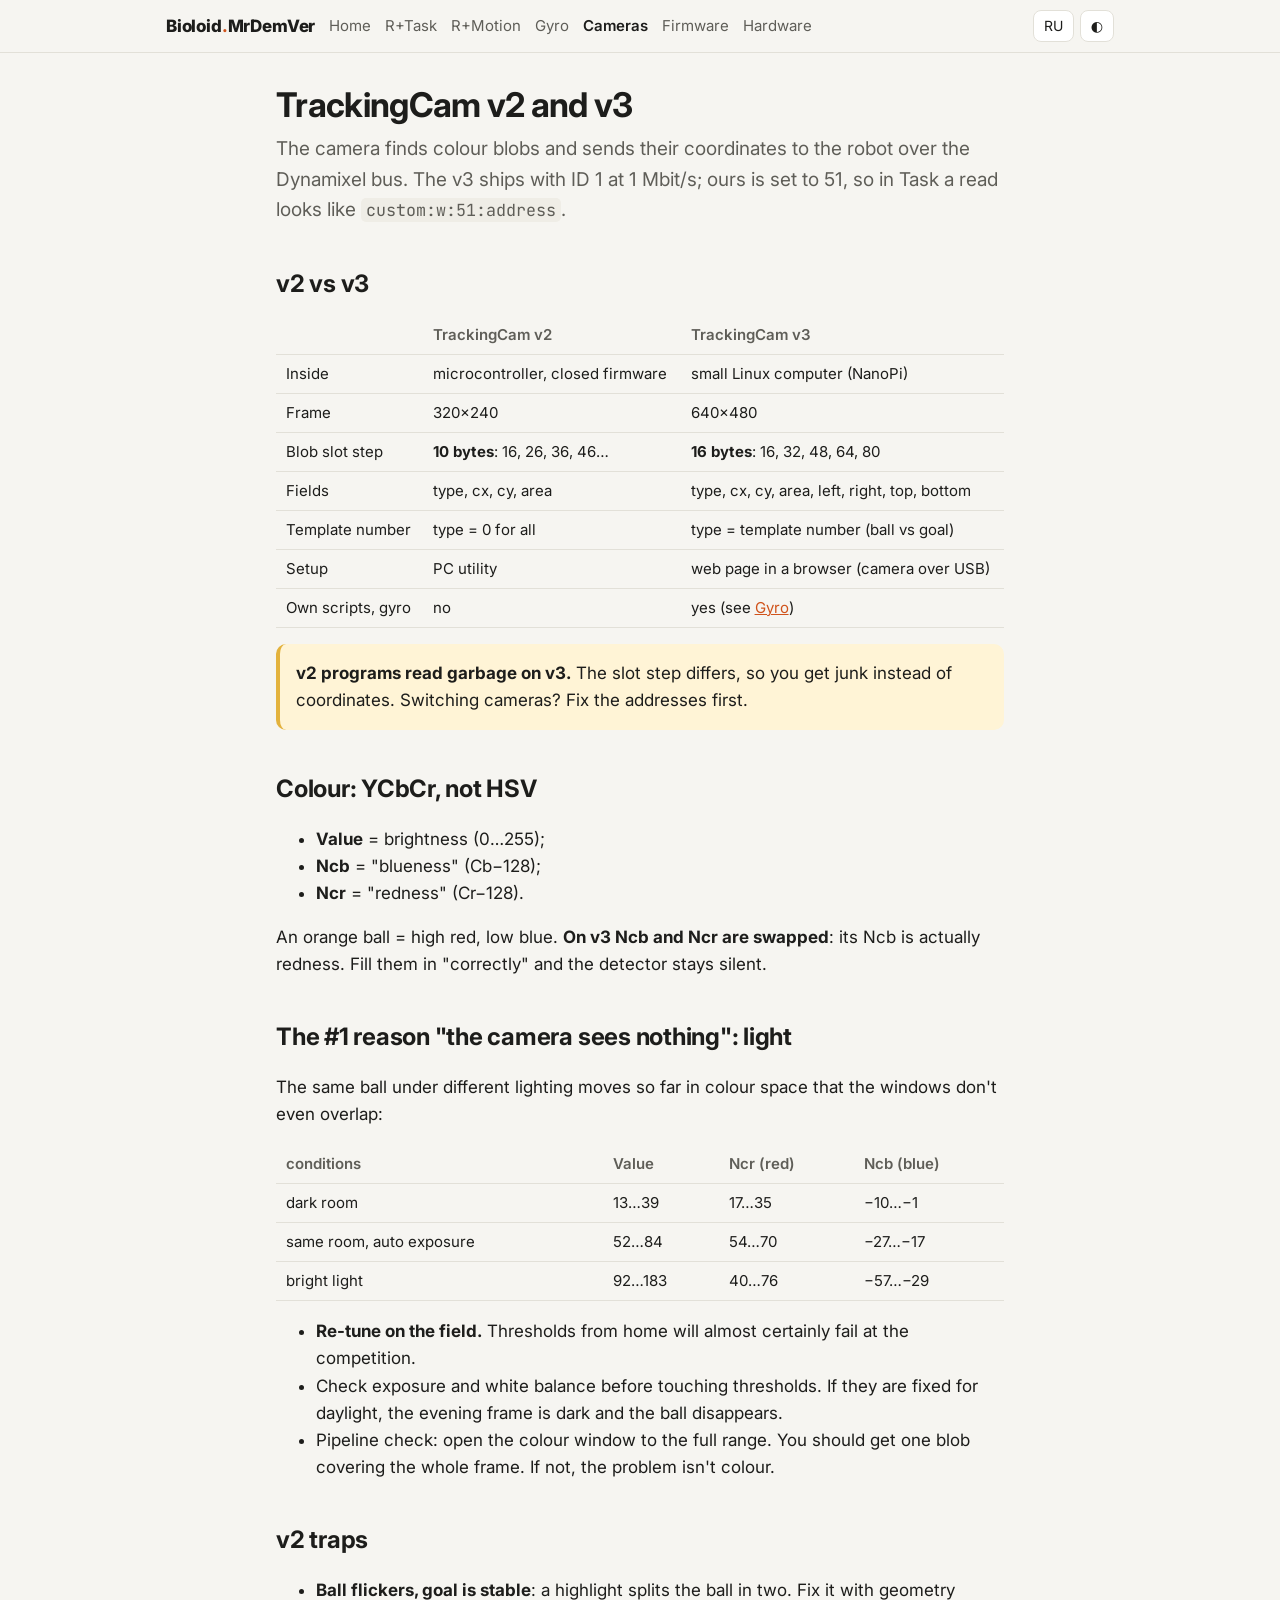
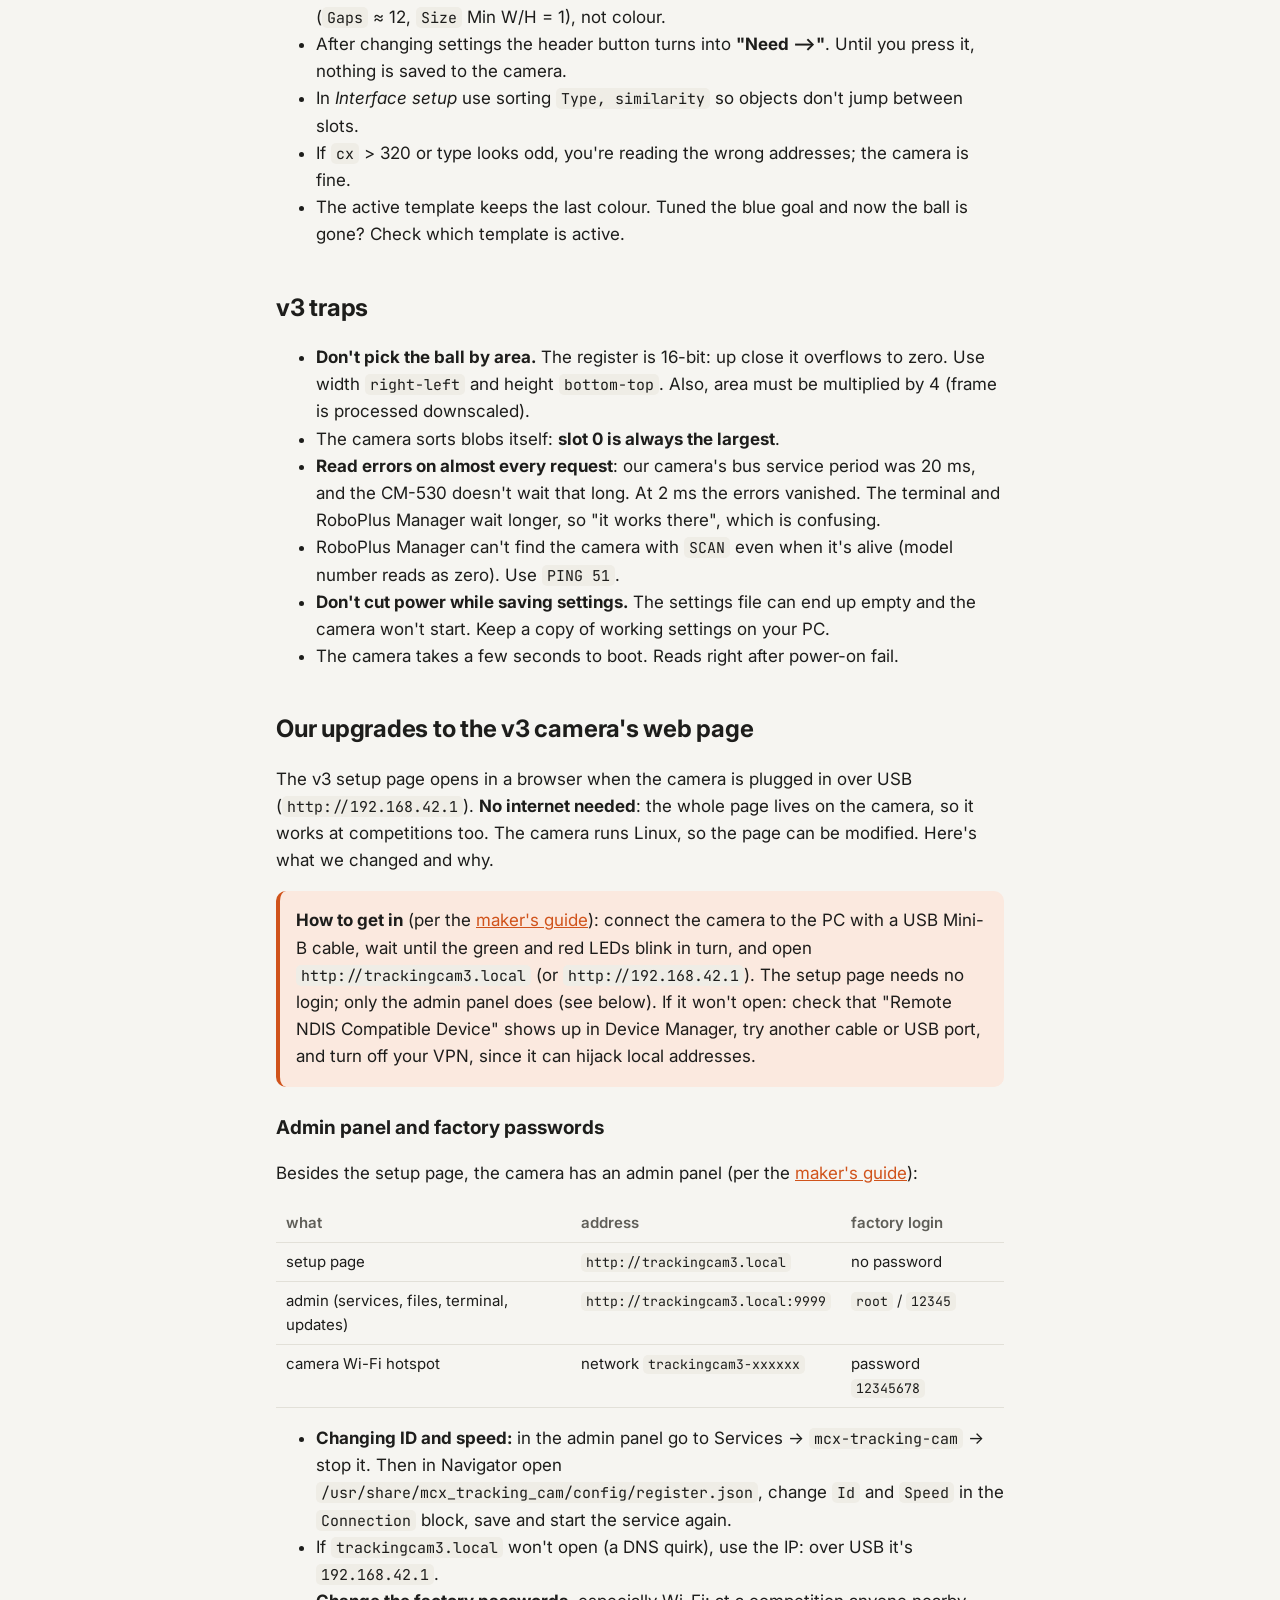
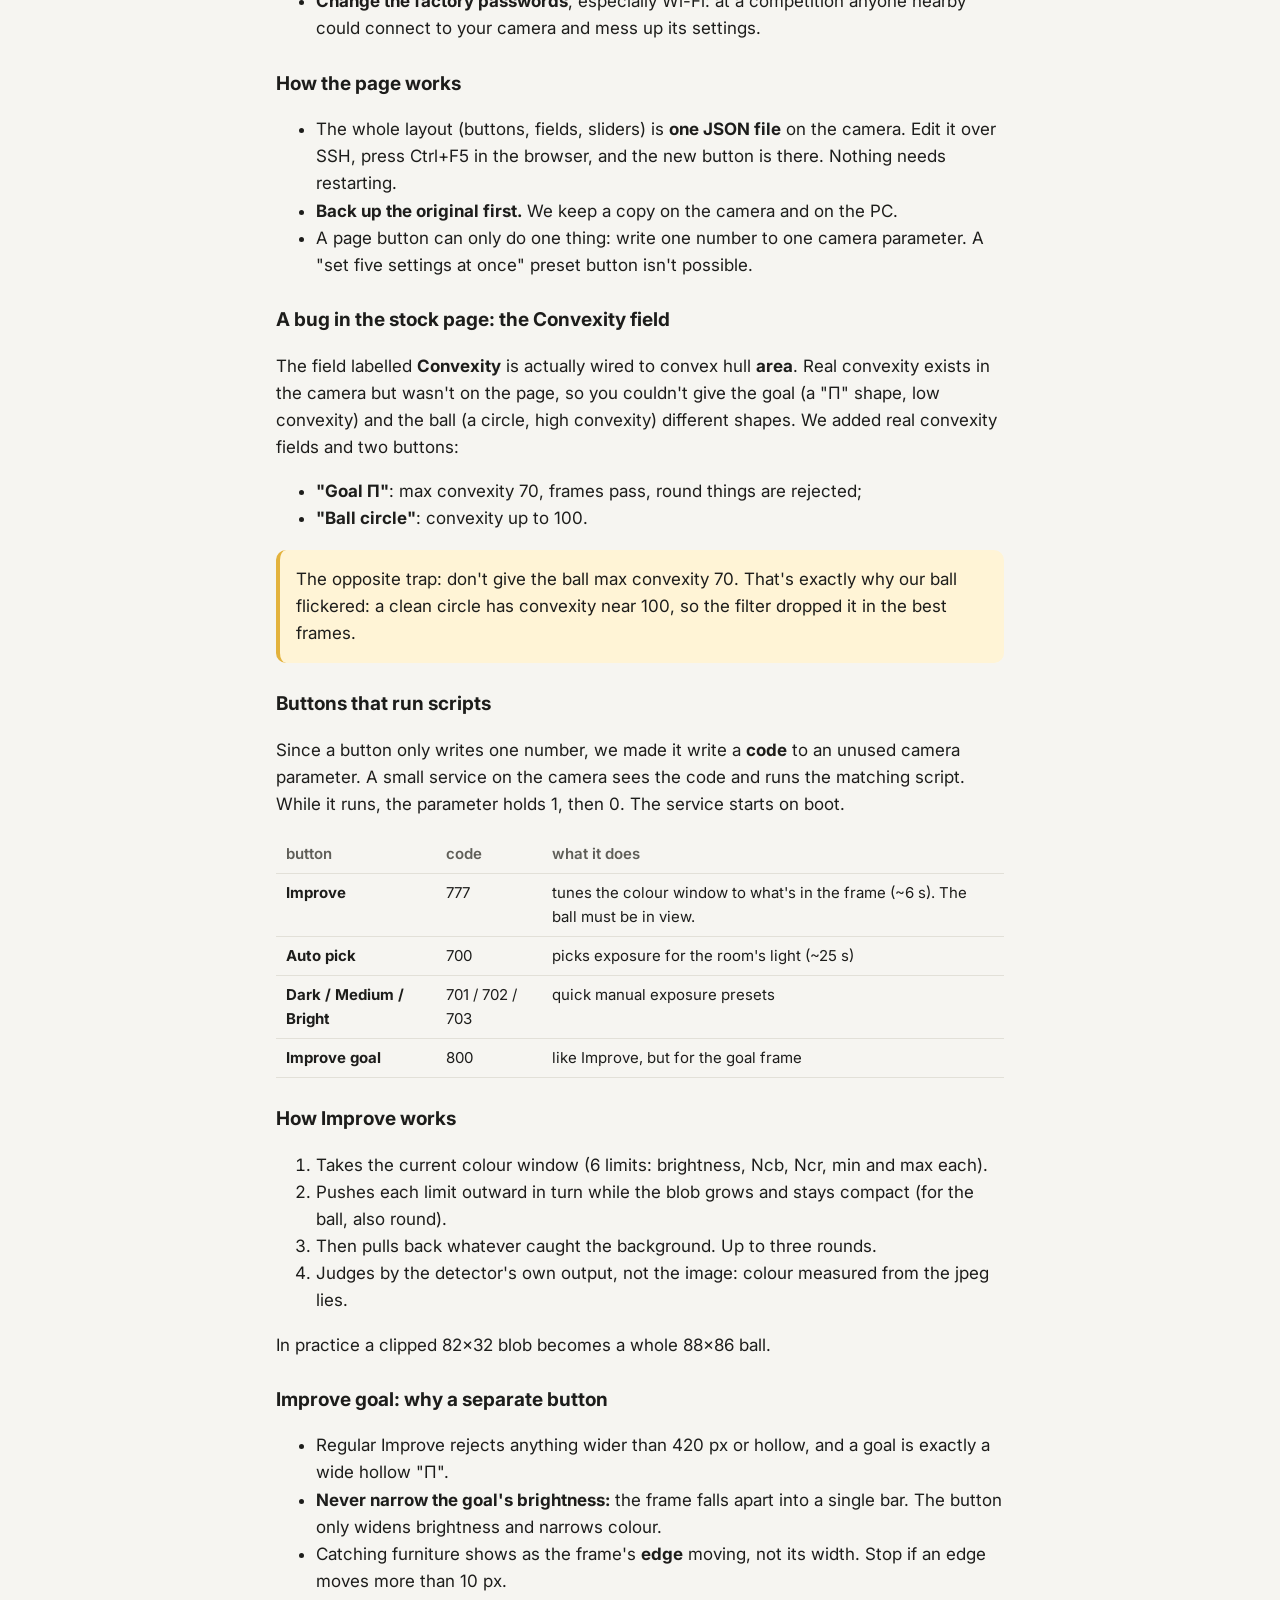
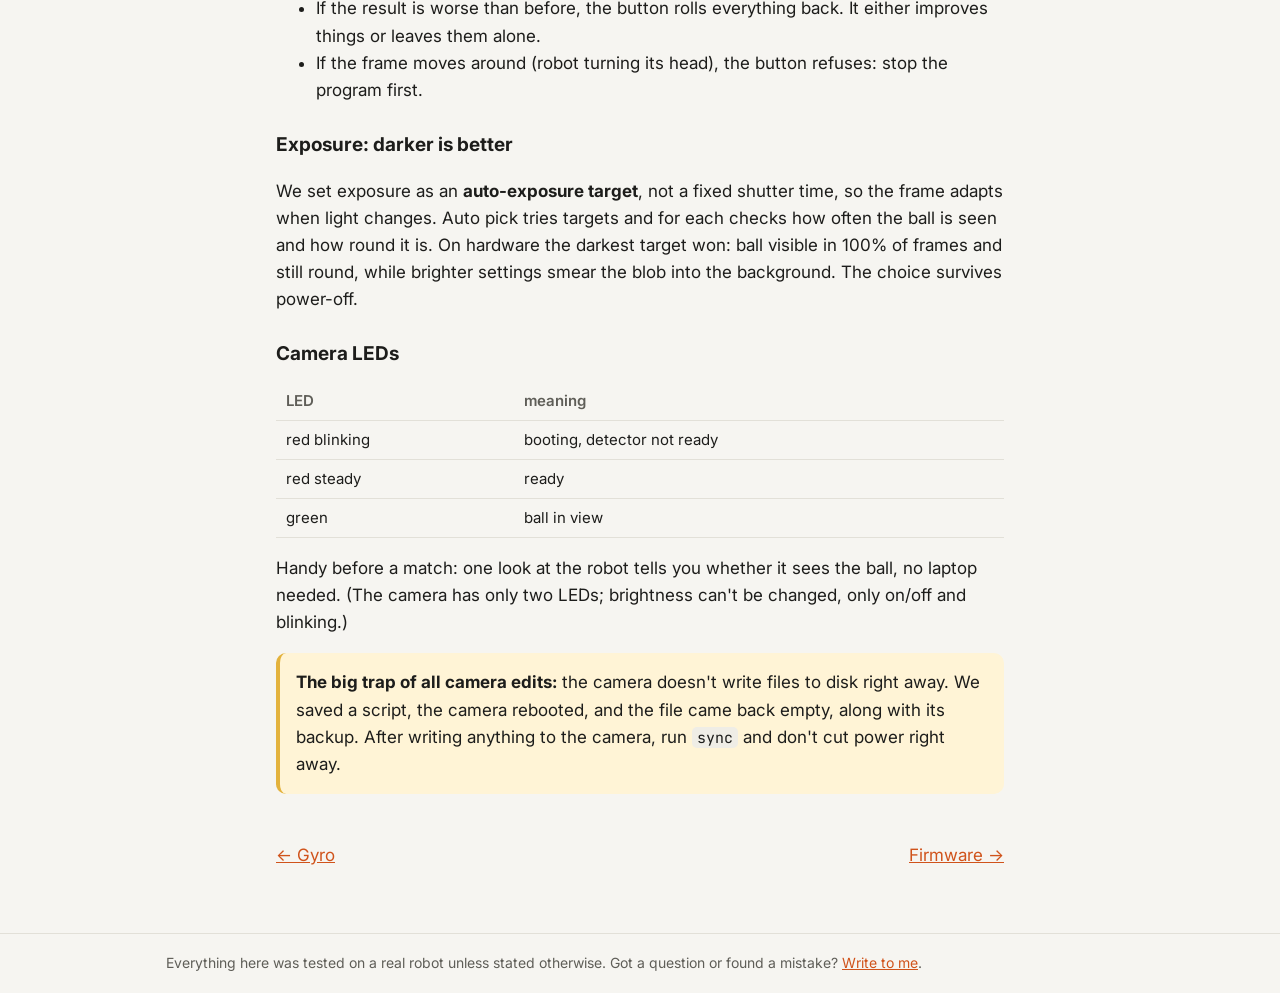
==== camera.html @ 92be4d96 "Камеры: без совета про внешнее питание" ====
<!doctype html>
<html lang="ru" data-lang="ru">
<head>
<meta charset="utf-8">
<meta name="viewport" content="width=device-width, initial-scale=1">
<title>Камеры · Bioloid MrDemVer</title>
<meta name="description" content="TrackingCam v2 and v3 on Bioloid: registers, colour thresholds, typical failures.">
<meta name="google-site-verification" content="tGpSXkuATQW19PnV1t0p4YPmEEfWsWImLPjnhWDuLzs">
<link rel="icon" href="data:image/svg+xml,<svg xmlns='http://www.w3.org/2000/svg' viewBox='0 0 100 100'><text y='.9em' font-size='90'>🤖</text></svg>">
<link rel="preconnect" href="https://fonts.googleapis.com">
<link rel="stylesheet" href="https://fonts.googleapis.com/css2?family=Inter:wght@400;600;800&family=JetBrains+Mono&display=swap">
<link rel="stylesheet" href="style.css">
<script src="app.js"></script>
</head>
<body>
<header class="top"><div class="top-inner">
  <a class="brand" href="index.html">Bioloid<span>.</span>MrDemVer</a>
  <nav class="menu"><a href="index.html"><span class="ru">Главная</span><span class="en">Home</span></a><a href="task.html"><span class="ru">R+Task</span><span class="en">R+Task</span></a><a href="motion.html"><span class="ru">R+Motion</span><span class="en">R+Motion</span></a><a href="gyro.html"><span class="ru">Гироскоп</span><span class="en">Gyro</span></a><a href="camera.html" class="active"><span class="ru">Камеры</span><span class="en">Cameras</span></a><a href="firmware.html"><span class="ru">Своя прошивка</span><span class="en">Firmware</span></a><a href="hardware.html"><span class="ru">Железо</span><span class="en">Hardware</span></a></nav>
  <div class="switches">
    <button id="lang-btn" type="button" aria-label="Language">EN</button>
    <button id="theme-btn" type="button" aria-label="Theme">◐</button>
  </div>
</div></header>
<main>
<div class="ru">
<h1>Камеры TrackingCam v2 и v3</h1>
<p class="lead">Камера ищет цветные пятна (блобы) и отдаёт их координаты роботу по шине Dynamixel. У v3 с завода ID 1 и скорость 1 Мбит/с, у нас ID 51, поэтому в Task чтение выглядит как <code>custom:w:51:адрес</code>.</p>

<h2>v2 и v3: в чём разница</h2>
<div class="table-wrap"><table>
<tr><th></th><th>TrackingCam v2</th><th>TrackingCam v3</th></tr>
<tr><td>Внутри</td><td>микроконтроллер, закрытая прошивка</td><td>маленький Linux-компьютер (NanoPi)</td></tr>
<tr><td>Кадр</td><td>320×240</td><td>640×480</td></tr>
<tr><td>Шаг слота блоба</td><td><b>10 байт</b>: 16, 26, 36, 46…</td><td><b>16 байт</b>: 16, 32, 48, 64, 80</td></tr>
<tr><td>Поля</td><td>type, cx, cy, area</td><td>type, cx, cy, area, left, right, top, bottom</td></tr>
<tr><td>Номер шаблона</td><td>type = 0 у всех</td><td>type = номер шаблона (мяч и ворота различаются)</td></tr>
<tr><td>Настройка</td><td>утилита на ПК</td><td>сайт в браузере (камера по USB)</td></tr>
<tr><td>Свои скрипты, гиро</td><td>нет</td><td>да (см. <a href="gyro.html">Гироскоп</a>)</td></tr>
</table></div>
<div class="warn"><p><b>Проги под v2 на v3 читают мимо.</b> Шаг слотов разный, поэтому вместо координат приходит мусор. Если переносишь прогу на другую камеру, первым делом поменяй адреса.</p></div>

<h2>Цвет: YCbCr, а не HSV</h2>
<p>Ползунки цвета на обеих камерах устроены так:</p>
<ul>
  <li><b>Value</b> — яркость (0…255);</li>
  <li><b>Ncb</b> — «синева» (Cb−128);</li>
  <li><b>Ncr</b> — «краснота» (Cr−128).</li>
</ul>
<p>У оранжевого мяча краснота высокая, синева низкая. <b>У v3 Ncb и Ncr переставлены местами</b>: её Ncb на деле краснота. Если заполнить их по подписям, камера не найдёт ничего.</p>

<h2>Главная причина «камера не видит» — свет</h2>
<p>Один и тот же мяч в разном свете так сильно меняет цвет, что окна настроек вообще не пересекаются:</p>
<div class="table-wrap"><table>
<tr><th>условия</th><th>Value</th><th>Ncr (краснота)</th><th>Ncb (синева)</th></tr>
<tr><td>тёмная комната</td><td>13…39</td><td>17…35</td><td>−10…−1</td></tr>
<tr><td>та же комната, автоэкспозиция</td><td>52…84</td><td>54…70</td><td>−27…−17</td></tr>
<tr><td>яркий свет</td><td>92…183</td><td>40…76</td><td>−57…−29</td></tr>
</table></div>
<ul>
  <li><b>На поле настраивай заново.</b> Порог, подобранный дома, на соревнованиях почти наверняка не сработает.</li>
  <li>Прежде чем крутить пороги, проверь экспозицию и баланс белого. Если они прибиты под дневной свет, вечером кадр тёмный, и мяч пропадает.</li>
  <li>Быстрая проверка: раскрой окно цвета на весь диапазон. Должно появиться одно пятно на весь кадр. Если не появилось, дело не в цвете.</li>
</ul>

<h2>Грабли v2</h2>
<ul>
  <li><b>Мяч мигает, ворота видны стабильно</b> — блик режет мяч на два куска. Лечится геометрией: <code>Gaps</code> ≈ 12, <code>Size</code> (Min W/H) = 1, а не порогами цвета.</li>
  <li>После правки настроек кнопка в шапке меняется на <b>«Need -->»</b>. Пока её не нажмёшь, в камеру ничего не ушло.</li>
  <li>В <i>Interface setup</i> поставь сортировку <code>Type, similarity</code>, тогда объекты не скачут по слотам.</li>
  <li>Если <code>cx</code> больше 320 или type странный, ты читаешь не те адреса, а камера тут ни при чём.</li>
  <li>Включённый шаблон помнит последний цвет. Если после настройки синих ворот пропал мяч, проверь, какой шаблон включён.</li>
</ul>

<h2>Грабли v3</h2>
<ul>
  <li><b>Не выбирай мяч по area.</b> Регистр 16-битный: вблизи он переполняется и становится нулём. Бери ширину <code>right−left</code> и высоту <code>bottom−top</code>. И area в регистре надо умножать на 4 (кадр обрабатывается прореженным).</li>
  <li>Камера сама сортирует пятна: <b>слот 0 всегда самый крупный</b>. Перебирать все пять не обязательно.</li>
  <li><b>Ошибки чтения почти на каждом запросе</b>: у нас в настройках камеры такт обслуживания шины стоял 20 мс, а CM-530 столько не ждёт. С 2 мс ошибки ушли полностью. Терминал и RoboPlus Manager ждут дольше, поэтому у них «всё работает», и это сбивает с толку.</li>
  <li>RoboPlus Manager не находит камеру через <code>SCAN</code>, хотя она жива: в номере модели она отдаёт ноль. Проверяй через <code>PING 51</code>.</li>
  <li><b>Не выключай питание во время сохранения настроек.</b> Файл настроек может обнулиться, и камера перестанет стартовать. Держи копию рабочих настроек на ПК.</li>
  <li>Камера загружается несколько секунд. Если прога читает её сразу после включения, первые чтения дают ошибки.</li>
</ul>

<h2>Наши доработки сайта камеры v3</h2>
<p>Сайт настройки v3 открывается в браузере, когда камера подключена по USB (<code>http://192.168.42.1</code>). <b>Интернет для него не нужен</b>: вся страница лежит на самой камере, так что на соревнованиях она тоже работает. Внутри камеры Linux, поэтому сайт можно дорабатывать. Вот что мы поменяли и почему.</p>
<div class="note"><p><b>Как зайти</b> (по <a href="https://wiki.appliedrobotics.ru/metod/Trackingcam_v3/g_4.html" target="_blank" rel="noopener">инструкции производителя</a>): подключи камеру к ПК кабелем USB Mini-B, дождись, когда зелёный и красный светодиоды начнут мигать по очереди, и открой в браузере <code>http://trackingcam3.local</code> (или <code>http://192.168.42.1</code>). Для сайта настройки логин и пароль не нужны, они нужны только для администрирования (см. ниже). Если страница не открывается: проверь, что в диспетчере устройств появился «Remote NDIS Compatible Device», смени кабель или USB-порт и выключи VPN, он может уводить локальные адреса.</p></div>

<h3>Администрирование и заводские пароли</h3>
<p>Кроме сайта настройки, у камеры есть панель администрирования (по <a href="https://wiki.appliedrobotics.ru/metod/Trackingcam_v3/g_3.html" target="_blank" rel="noopener">инструкции производителя</a>):</p>
<div class="table-wrap"><table>
<tr><th>что</th><th>адрес</th><th>заводской вход</th></tr>
<tr><td>сайт настройки</td><td><code>http://trackingcam3.local</code></td><td>без пароля</td></tr>
<tr><td>администрирование (службы, файлы, терминал, обновление)</td><td><code>http://trackingcam3.local:9999</code></td><td><code>root</code> / <code>12345</code></td></tr>
<tr><td>Wi-Fi точка камеры</td><td>сеть <code>trackingcam3-xxxxxx</code></td><td>пароль <code>12345678</code></td></tr>
</table></div>
<ul>
  <li><b>Сменить ID и скорость:</b> в администрировании вкладка «Службы» → <code>mcx-tracking-cam</code> → остановить. Потом в Navigator открыть <code>/usr/share/mcx_tracking_cam/config/register.json</code>, в блоке <code>Connection</code> поменять <code>Id</code> и <code>Speed</code>, сохранить и снова запустить службу.</li>
  <li>Если <code>trackingcam3.local</code> не открывается (так бывает из-за DNS), заходи по IP: по USB это <code>192.168.42.1</code>.</li>
  <li><b>Смени заводские пароли</b>, особенно от Wi-Fi: на соревнованиях кто угодно рядом может подключиться к камере и сбить настройки.</li>
</ul>

<h3>Как устроен сайт</h3>
<ul>
  <li>Вся раскладка страницы (кнопки, поля, ползунки) лежит <b>одним JSON-файлом</b> на камере. Поправил файл по SSH, нажал Ctrl+F5 в браузере, и новая кнопка на месте. Ничего перезапускать не надо.</li>
  <li><b>Сначала сохрани копию оригинала.</b> Мы держим бэкап и на камере, и на ПК.</li>
  <li>Кнопка сайта умеет только одно: записать одно число в один параметр камеры. Пресет «выставить пять настроек разом» одной кнопкой не сделать.</li>
</ul>

<h3>Ошибка заводского сайта: поле Convexity</h3>
<p>Поле, подписанное <b>Convexity</b> (выпуклость), на самом деле привязано к <b>площади</b> выпуклой оболочки. Настоящая выпуклость в камере есть, но на сайт выведена не была. Поэтому воротам (форма «П», выпуклость низкая) и мячу (круг, выпуклость высокая) нельзя было задать разную форму. Мы добавили настоящие поля выпуклости и две кнопки:</p>
<ul>
  <li><b>«Ворота П»</b> — максимальная выпуклость 70: проходят рамки, круглое отсекается;</li>
  <li><b>«Мяч круг»</b> — выпуклость до 100.</li>
</ul>
<div class="warn"><p>Обратная ловушка: мячу выпуклость 70 ставить нельзя. У нас мяч мигал именно поэтому: чистый круг имеет выпуклость почти 100, и фильтр выкидывал его в самые хорошие кадры.</p></div>

<h3>Кнопки, которые запускают скрипты</h3>
<p>Раз кнопка пишет только одно число, мы сделали так: кнопка пишет <b>код</b> в неиспользуемый параметр камеры, а маленькая служба на камере видит этот код и запускает нужный скрипт. Пока скрипт работает, в параметре лежит 1, по окончании 0. Служба стартует сама при включении.</p>
<div class="table-wrap"><table>
<tr><th>кнопка</th><th>код</th><th>что делает</th></tr>
<tr><td><b>Улучшить</b></td><td>777</td><td>подбирает окно цвета под то, что сейчас в кадре (~6 с). Мяч должен быть в кадре.</td></tr>
<tr><td><b>Подобрать сам</b></td><td>700</td><td>сам выбирает экспозицию под свет в зале (~25 с)</td></tr>
<tr><td><b>Тёмный / Средний / Светлый</b></td><td>701 / 702 / 703</td><td>быстро выставить экспозицию под свет вручную</td></tr>
<tr><td><b>Улучшить ворота</b></td><td>800</td><td>то же, что «Улучшить», но для рамки ворот</td></tr>
</table></div>

<h3>Как работает «Улучшить»</h3>
<ol>
  <li>Берёт текущее окно цвета (6 границ: яркость, Ncb и Ncr, у каждой min и max).</li>
  <li>По очереди раздвигает каждую границу наружу, пока пятно растёт и остаётся компактным (для мяча ещё и круглым).</li>
  <li>Потом сужает обратно то, что зацепило фон. До трёх кругов.</li>
  <li>Решает по ответу самого детектора, а не по картинке: цвет, посчитанный по jpeg, врёт.</li>
</ol>
<p>На практике из обрезанного пятна 82×32 получается целый мяч 88×86.</p>

<h3>«Улучшить ворота»: почему отдельная кнопка</h3>
<ul>
  <li>Обычное «Улучшить» бракует всё шире 420 px и пустое внутри, а ворота как раз широкая пустая «П».</li>
  <li><b>Яркость ворот сужать нельзя:</b> рама разваливается до одной перекладины. Кнопка только расширяет яркость, а сужает цвет.</li>
  <li>Зацепило ли окно мебель, видно по сдвигу <b>края</b> рамки, а не по её ширине. Если край уехал больше чем на 10 px, кнопка останавливается.</li>
  <li>Если итог хуже, чем был, кнопка откатывает всё назад. То есть она либо улучшает, либо ничего не трогает.</li>
  <li>Если рама ездит по кадру (робот вертит головой), кнопка отказывается работать: сначала останови прогу.</li>
</ul>

<h3>Экспозиция: «темнее — лучше»</h3>
<p>Экспозицию мы задаём не фиксированной выдержкой, а <b>целью автоэкспозиции</b>: при смене света кадр сам подстраивается. Автоподбор перебирает цели и для каждой смотрит, как часто виден мяч и насколько он круглый. На железе победила самая тёмная цель: мяч виден в 100% кадров и остаётся круглым, а на светлых настройках пятно расплывается на фон. Выбор сохраняется и переживает выключение.</p>

<h3>Светодиоды камеры</h3>
<div class="table-wrap"><table>
<tr><th>что горит</th><th>значит</th></tr>
<tr><td>красный мигает</td><td>камера загружается, детектор ещё не готов</td></tr>
<tr><td>красный ровно</td><td>готова к работе</td></tr>
<tr><td>зелёный</td><td>в кадре мяч</td></tr>
</table></div>
<p>Удобно перед матчем: глянул на робота, и сразу видно, видит ли он мяч, без ноутбука. (У камеры всего два светодиода, яркость у них не регулируется, только вкл/выкл и мигание.)</p>

<div class="warn"><p><b>Главная грабля всех доработок:</b> камера пишет файлы не сразу. Мы записали скрипт, камера перезагрузилась, и файл стал пустым вместе с бэкапом. После любой записи на камеру выполняй <code>sync</code> и не выдёргивай питание сразу.</p></div>
</div>

<div class="en">
<h1>TrackingCam v2 and v3</h1>
<p class="lead">The camera finds colour blobs and sends their coordinates to the robot over the Dynamixel bus. The v3 ships with ID 1 at 1 Mbit/s; ours is set to 51, so in Task a read looks like <code>custom:w:51:address</code>.</p>

<h2>v2 vs v3</h2>
<div class="table-wrap"><table>
<tr><th></th><th>TrackingCam v2</th><th>TrackingCam v3</th></tr>
<tr><td>Inside</td><td>microcontroller, closed firmware</td><td>small Linux computer (NanoPi)</td></tr>
<tr><td>Frame</td><td>320×240</td><td>640×480</td></tr>
<tr><td>Blob slot step</td><td><b>10 bytes</b>: 16, 26, 36, 46…</td><td><b>16 bytes</b>: 16, 32, 48, 64, 80</td></tr>
<tr><td>Fields</td><td>type, cx, cy, area</td><td>type, cx, cy, area, left, right, top, bottom</td></tr>
<tr><td>Template number</td><td>type = 0 for all</td><td>type = template number (ball vs goal)</td></tr>
<tr><td>Setup</td><td>PC utility</td><td>web page in a browser (camera over USB)</td></tr>
<tr><td>Own scripts, gyro</td><td>no</td><td>yes (see <a href="gyro.html">Gyro</a>)</td></tr>
</table></div>
<div class="warn"><p><b>v2 programs read garbage on v3.</b> The slot step differs, so you get junk instead of coordinates. Switching cameras? Fix the addresses first.</p></div>

<h2>Colour: YCbCr, not HSV</h2>
<ul>
  <li><b>Value</b> = brightness (0…255);</li>
  <li><b>Ncb</b> = "blueness" (Cb−128);</li>
  <li><b>Ncr</b> = "redness" (Cr−128).</li>
</ul>
<p>An orange ball = high red, low blue. <b>On v3 Ncb and Ncr are swapped</b>: its Ncb is actually redness. Fill them in "correctly" and the detector stays silent.</p>

<h2>The #1 reason "the camera sees nothing": light</h2>
<p>The same ball under different lighting moves so far in colour space that the windows don't even overlap:</p>
<div class="table-wrap"><table>
<tr><th>conditions</th><th>Value</th><th>Ncr (red)</th><th>Ncb (blue)</th></tr>
<tr><td>dark room</td><td>13…39</td><td>17…35</td><td>−10…−1</td></tr>
<tr><td>same room, auto exposure</td><td>52…84</td><td>54…70</td><td>−27…−17</td></tr>
<tr><td>bright light</td><td>92…183</td><td>40…76</td><td>−57…−29</td></tr>
</table></div>
<ul>
  <li><b>Re-tune on the field.</b> Thresholds from home will almost certainly fail at the competition.</li>
  <li>Check exposure and white balance before touching thresholds. If they are fixed for daylight, the evening frame is dark and the ball disappears.</li>
  <li>Pipeline check: open the colour window to the full range. You should get one blob covering the whole frame. If not, the problem isn't colour.</li>
</ul>

<h2>v2 traps</h2>
<ul>
  <li><b>Ball flickers, goal is stable</b>: a highlight splits the ball in two. Fix it with geometry (<code>Gaps</code> ≈ 12, <code>Size</code> Min W/H = 1), not colour.</li>
  <li>After changing settings the header button turns into <b>"Need -->"</b>. Until you press it, nothing is saved to the camera.</li>
  <li>In <i>Interface setup</i> use sorting <code>Type, similarity</code> so objects don't jump between slots.</li>
  <li>If <code>cx</code> &gt; 320 or type looks odd, you're reading the wrong addresses; the camera is fine.</li>
  <li>The active template keeps the last colour. Tuned the blue goal and now the ball is gone? Check which template is active.</li>
</ul>

<h2>v3 traps</h2>
<ul>
  <li><b>Don't pick the ball by area.</b> The register is 16-bit: up close it overflows to zero. Use width <code>right−left</code> and height <code>bottom−top</code>. Also, area must be multiplied by 4 (frame is processed downscaled).</li>
  <li>The camera sorts blobs itself: <b>slot 0 is always the largest</b>.</li>
  <li><b>Read errors on almost every request</b>: our camera's bus service period was 20 ms, and the CM-530 doesn't wait that long. At 2 ms the errors vanished. The terminal and RoboPlus Manager wait longer, so "it works there", which is confusing.</li>
  <li>RoboPlus Manager can't find the camera with <code>SCAN</code> even when it's alive (model number reads as zero). Use <code>PING 51</code>.</li>
  <li><b>Don't cut power while saving settings.</b> The settings file can end up empty and the camera won't start. Keep a copy of working settings on your PC.</li>
  <li>The camera takes a few seconds to boot. Reads right after power-on fail.</li>
</ul>

<h2>Our upgrades to the v3 camera's web page</h2>
<p>The v3 setup page opens in a browser when the camera is plugged in over USB (<code>http://192.168.42.1</code>). <b>No internet needed</b>: the whole page lives on the camera, so it works at competitions too. The camera runs Linux, so the page can be modified. Here's what we changed and why.</p>
<div class="note"><p><b>How to get in</b> (per the <a href="https://wiki.appliedrobotics.ru/metod/Trackingcam_v3/g_4.html" target="_blank" rel="noopener">maker's guide</a>): connect the camera to the PC with a USB Mini-B cable, wait until the green and red LEDs blink in turn, and open <code>http://trackingcam3.local</code> (or <code>http://192.168.42.1</code>). The setup page needs no login; only the admin panel does (see below). If it won't open: check that "Remote NDIS Compatible Device" shows up in Device Manager, try another cable or USB port, and turn off your VPN, since it can hijack local addresses.</p></div>

<h3>Admin panel and factory passwords</h3>
<p>Besides the setup page, the camera has an admin panel (per the <a href="https://wiki.appliedrobotics.ru/metod/Trackingcam_v3/g_3.html" target="_blank" rel="noopener">maker's guide</a>):</p>
<div class="table-wrap"><table>
<tr><th>what</th><th>address</th><th>factory login</th></tr>
<tr><td>setup page</td><td><code>http://trackingcam3.local</code></td><td>no password</td></tr>
<tr><td>admin (services, files, terminal, updates)</td><td><code>http://trackingcam3.local:9999</code></td><td><code>root</code> / <code>12345</code></td></tr>
<tr><td>camera Wi-Fi hotspot</td><td>network <code>trackingcam3-xxxxxx</code></td><td>password <code>12345678</code></td></tr>
</table></div>
<ul>
  <li><b>Changing ID and speed:</b> in the admin panel go to Services → <code>mcx-tracking-cam</code> → stop it. Then in Navigator open <code>/usr/share/mcx_tracking_cam/config/register.json</code>, change <code>Id</code> and <code>Speed</code> in the <code>Connection</code> block, save and start the service again.</li>
  <li>If <code>trackingcam3.local</code> won't open (a DNS quirk), use the IP: over USB it's <code>192.168.42.1</code>.</li>
  <li><b>Change the factory passwords</b>, especially Wi-Fi: at a competition anyone nearby could connect to your camera and mess up its settings.</li>
</ul>

<h3>How the page works</h3>
<ul>
  <li>The whole layout (buttons, fields, sliders) is <b>one JSON file</b> on the camera. Edit it over SSH, press Ctrl+F5 in the browser, and the new button is there. Nothing needs restarting.</li>
  <li><b>Back up the original first.</b> We keep a copy on the camera and on the PC.</li>
  <li>A page button can only do one thing: write one number to one camera parameter. A "set five settings at once" preset button isn't possible.</li>
</ul>

<h3>A bug in the stock page: the Convexity field</h3>
<p>The field labelled <b>Convexity</b> is actually wired to convex hull <b>area</b>. Real convexity exists in the camera but wasn't on the page, so you couldn't give the goal (a "П" shape, low convexity) and the ball (a circle, high convexity) different shapes. We added real convexity fields and two buttons:</p>
<ul>
  <li><b>"Goal П"</b>: max convexity 70, frames pass, round things are rejected;</li>
  <li><b>"Ball circle"</b>: convexity up to 100.</li>
</ul>
<div class="warn"><p>The opposite trap: don't give the ball max convexity 70. That's exactly why our ball flickered: a clean circle has convexity near 100, so the filter dropped it in the best frames.</p></div>

<h3>Buttons that run scripts</h3>
<p>Since a button only writes one number, we made it write a <b>code</b> to an unused camera parameter. A small service on the camera sees the code and runs the matching script. While it runs, the parameter holds 1, then 0. The service starts on boot.</p>
<div class="table-wrap"><table>
<tr><th>button</th><th>code</th><th>what it does</th></tr>
<tr><td><b>Improve</b></td><td>777</td><td>tunes the colour window to what's in the frame (~6 s). The ball must be in view.</td></tr>
<tr><td><b>Auto pick</b></td><td>700</td><td>picks exposure for the room's light (~25 s)</td></tr>
<tr><td><b>Dark / Medium / Bright</b></td><td>701 / 702 / 703</td><td>quick manual exposure presets</td></tr>
<tr><td><b>Improve goal</b></td><td>800</td><td>like Improve, but for the goal frame</td></tr>
</table></div>

<h3>How Improve works</h3>
<ol>
  <li>Takes the current colour window (6 limits: brightness, Ncb, Ncr, min and max each).</li>
  <li>Pushes each limit outward in turn while the blob grows and stays compact (for the ball, also round).</li>
  <li>Then pulls back whatever caught the background. Up to three rounds.</li>
  <li>Judges by the detector's own output, not the image: colour measured from the jpeg lies.</li>
</ol>
<p>In practice a clipped 82×32 blob becomes a whole 88×86 ball.</p>

<h3>Improve goal: why a separate button</h3>
<ul>
  <li>Regular Improve rejects anything wider than 420 px or hollow, and a goal is exactly a wide hollow "П".</li>
  <li><b>Never narrow the goal's brightness:</b> the frame falls apart into a single bar. The button only widens brightness and narrows colour.</li>
  <li>Catching furniture shows as the frame's <b>edge</b> moving, not its width. Stop if an edge moves more than 10 px.</li>
  <li>If the result is worse than before, the button rolls everything back. It either improves things or leaves them alone.</li>
  <li>If the frame moves around (robot turning its head), the button refuses: stop the program first.</li>
</ul>

<h3>Exposure: darker is better</h3>
<p>We set exposure as an <b>auto-exposure target</b>, not a fixed shutter time, so the frame adapts when light changes. Auto pick tries targets and for each checks how often the ball is seen and how round it is. On hardware the darkest target won: ball visible in 100% of frames and still round, while brighter settings smear the blob into the background. The choice survives power-off.</p>

<h3>Camera LEDs</h3>
<div class="table-wrap"><table>
<tr><th>LED</th><th>meaning</th></tr>
<tr><td>red blinking</td><td>booting, detector not ready</td></tr>
<tr><td>red steady</td><td>ready</td></tr>
<tr><td>green</td><td>ball in view</td></tr>
</table></div>
<p>Handy before a match: one look at the robot tells you whether it sees the ball, no laptop needed. (The camera has only two LEDs; brightness can't be changed, only on/off and blinking.)</p>

<div class="warn"><p><b>The big trap of all camera edits:</b> the camera doesn't write files to disk right away. We saved a script, the camera rebooted, and the file came back empty, along with its backup. After writing anything to the camera, run <code>sync</code> and don't cut power right away.</p></div>
</div>

<div class="pager"><a href="gyro.html">← <span class="ru">Гироскоп</span><span class="en">Gyro</span></a><a href="firmware.html"><span class="ru">Своя прошивка</span><span class="en">Firmware</span> →</a></div>
</main>
<footer><div class="inner">
  <span class="ru">Всё проверено на живом роботе, если не сказано обратное. Есть вопрос или нашёл ошибку? <a href="index.html#feedback">Напиши</a>.</span>
  <span class="en">Everything here was tested on a real robot unless stated otherwise. Got a question or found a mistake? <a href="index.html#feedback">Write to me</a>.</span>
</div></footer>
</body>
</html>
---- style.css ----
:root {
  --bg: #f6f5f1;
  --surface: #ffffff;
  --text: #1d1d1b;
  --muted: #5f5e58;
  --line: #e2e0d8;
  --accent: #d0531b;
  --accent-soft: #fbe9df;
  --warn-bg: #fff4d6;
  --warn-line: #e3b23c;
  --code-bg: #efede6;
  --radius: 10px;
  color-scheme: light;
}
@media (prefers-color-scheme: dark) {
  :root:not([data-theme="light"]) {
    --bg: #151514;
    --surface: #1e1e1c;
    --text: #ecebe6;
    --muted: #a5a39b;
    --line: #34332f;
    --accent: #f07a3f;
    --accent-soft: #3a2519;
    --warn-bg: #352c14;
    --warn-line: #a8842c;
    --code-bg: #262624;
    color-scheme: dark;
  }
}
:root[data-theme="dark"] {
  --bg: #151514;
  --surface: #1e1e1c;
  --text: #ecebe6;
  --muted: #a5a39b;
  --line: #34332f;
  --accent: #f07a3f;
  --accent-soft: #3a2519;
  --warn-bg: #352c14;
  --warn-line: #a8842c;
  --code-bg: #262624;
  color-scheme: dark;
}

* { box-sizing: border-box; }
html { -webkit-text-size-adjust: 100%; }
body {
  margin: 0;
  background: var(--bg);
  color: var(--text);
  font: 17px/1.6 "Inter", system-ui, -apple-system, "Segoe UI", Roboto, sans-serif;
}
a { color: var(--accent); }
a:hover { text-decoration-thickness: 2px; }

/* language switch */
html[data-lang="ru"] .en { display: none !important; }
html[data-lang="en"] .ru { display: none !important; }

header.top {
  position: sticky; top: 0; z-index: 10;
  background: color-mix(in srgb, var(--bg) 92%, transparent);
  backdrop-filter: blur(8px);
  border-bottom: 1px solid var(--line);
}
.top-inner {
  max-width: 980px; margin: 0 auto; padding: 10px 16px;
  display: flex; align-items: center; gap: 14px; flex-wrap: wrap;
}
.brand { font-weight: 800; color: var(--text); text-decoration: none; letter-spacing: -0.01em; }
.brand span { color: var(--accent); }
nav.menu { display: flex; gap: 4px 14px; flex-wrap: wrap; flex: 1; }
nav.menu a { color: var(--muted); text-decoration: none; font-size: 15px; }
nav.menu a:hover, nav.menu a.active { color: var(--text); }
nav.menu a.active { font-weight: 600; }
.switches { display: flex; gap: 6px; }
.switches button {
  font: inherit; font-size: 14px; cursor: pointer;
  background: var(--surface); color: var(--text);
  border: 1px solid var(--line); border-radius: 8px; padding: 4px 10px;
}
.switches button:hover { border-color: var(--accent); }

main { max-width: 760px; margin: 0 auto; padding: 32px 16px 64px; }
main.wide { max-width: 980px; }

h1 { font-size: 34px; line-height: 1.2; margin: 0 0 8px; letter-spacing: -0.02em; }
h2 { font-size: 24px; margin: 40px 0 10px; letter-spacing: -0.01em; }
h3 { font-size: 19px; margin: 26px 0 6px; }
.lead { color: var(--muted); font-size: 19px; margin: 0 0 24px; }

code {
  font-family: "JetBrains Mono", Consolas, monospace; font-size: 0.88em;
  background: var(--code-bg); padding: 1px 5px; border-radius: 5px;
}
pre {
  background: var(--code-bg); padding: 14px 16px; border-radius: var(--radius);
  overflow-x: auto; font-size: 14px; line-height: 1.5;
}
pre code { background: none; padding: 0; }

.table-wrap { overflow-x: auto; margin: 12px 0; }
table { border-collapse: collapse; width: 100%; font-size: 15px; }
th, td { border-bottom: 1px solid var(--line); padding: 7px 10px; text-align: left; vertical-align: top; }
th { color: var(--muted); font-weight: 600; }

.note, .warn {
  border-radius: var(--radius); padding: 12px 16px; margin: 16px 0;
  border-left: 4px solid var(--accent); background: var(--accent-soft);
}
.warn { border-left-color: var(--warn-line); background: var(--warn-bg); }
.note p, .warn p { margin: 4px 0; }

figure.shot { margin: 16px 0; }
figure.shot img {
  width: 100%; height: auto; display: block;
  border-radius: var(--radius); border: 1px solid var(--line);
}
figure.shot figcaption { color: var(--muted); font-size: 14px; margin-top: 6px; }
ol.legend { padding-left: 0; list-style: none; counter-reset: lg; }
ol.legend li { counter-increment: lg; position: relative; padding-left: 40px; margin: 8px 0; }
ol.legend li::before {
  content: counter(lg); position: absolute; left: 0; top: 1px;
  width: 26px; height: 26px; border-radius: 50%;
  background: #d0531b; color: #fff; font-weight: 700; font-size: 13px;
  display: flex; align-items: center; justify-content: center;
}

.cmd {
  display: grid; grid-template-columns: 150px 1fr; gap: 18px; align-items: start;
  background: var(--surface); border: 1px solid var(--line); border-radius: var(--radius);
  padding: 14px; margin: 14px 0;
}
.cmd img { width: 100%; height: auto; display: block; border-radius: 6px; }
.cmd h3 { margin: 0 0 6px; }
.cmd dl { margin: 0; }
.cmd dt { font-family: "JetBrains Mono", Consolas, monospace; font-size: 14px; font-weight: 700; margin-top: 8px; }
.cmd dd { margin: 2px 0 0; }
@media (max-width: 560px) {
  .cmd { grid-template-columns: 1fr; }
  .cmd img { max-width: 180px; }
}

.cards { display: grid; grid-template-columns: repeat(auto-fill, minmax(260px, 1fr)); gap: 14px; margin: 20px 0; }
.card {
  display: block; text-decoration: none; color: var(--text);
  background: var(--surface); border: 1px solid var(--line); border-radius: var(--radius);
  padding: 16px 18px; transition: border-color .15s, transform .15s;
}
.card:hover { border-color: var(--accent); transform: translateY(-2px); }
.card b { display: block; font-size: 18px; margin-bottom: 4px; }
.card span { color: var(--muted); font-size: 15px; }

.hero { padding: 24px 0 8px; }
.hero-grid { display: grid; grid-template-columns: 240px 1fr; gap: 36px; align-items: center; }
.hero-photo {
  width: 100%; height: auto; display: block;
  border-radius: var(--radius); border: 1px solid var(--line);
}
@media (max-width: 700px) {
  .hero-grid { grid-template-columns: 1fr; gap: 20px; }
  .hero-photo { max-width: 200px; margin: 0 auto; }
}
.hero h1 { font-size: 42px; }
.socials { display: flex; gap: 10px; flex-wrap: wrap; margin: 16px 0; }
.socials a {
  text-decoration: none; color: var(--text); border: 1px solid var(--line);
  background: var(--surface); padding: 6px 14px; border-radius: 999px; font-size: 15px;
}
.socials a:hover { border-color: var(--accent); }

.pager { display: flex; justify-content: space-between; gap: 12px; margin-top: 48px; flex-wrap: wrap; }
footer { border-top: 1px solid var(--line); color: var(--muted); font-size: 14px; }
footer .inner { max-width: 980px; margin: 0 auto; padding: 18px 16px; }

@media (max-width: 600px) {
  body { font-size: 16px; }
  h1 { font-size: 28px; }
  .hero h1 { font-size: 32px; }
  h2 { font-size: 21px; }
}
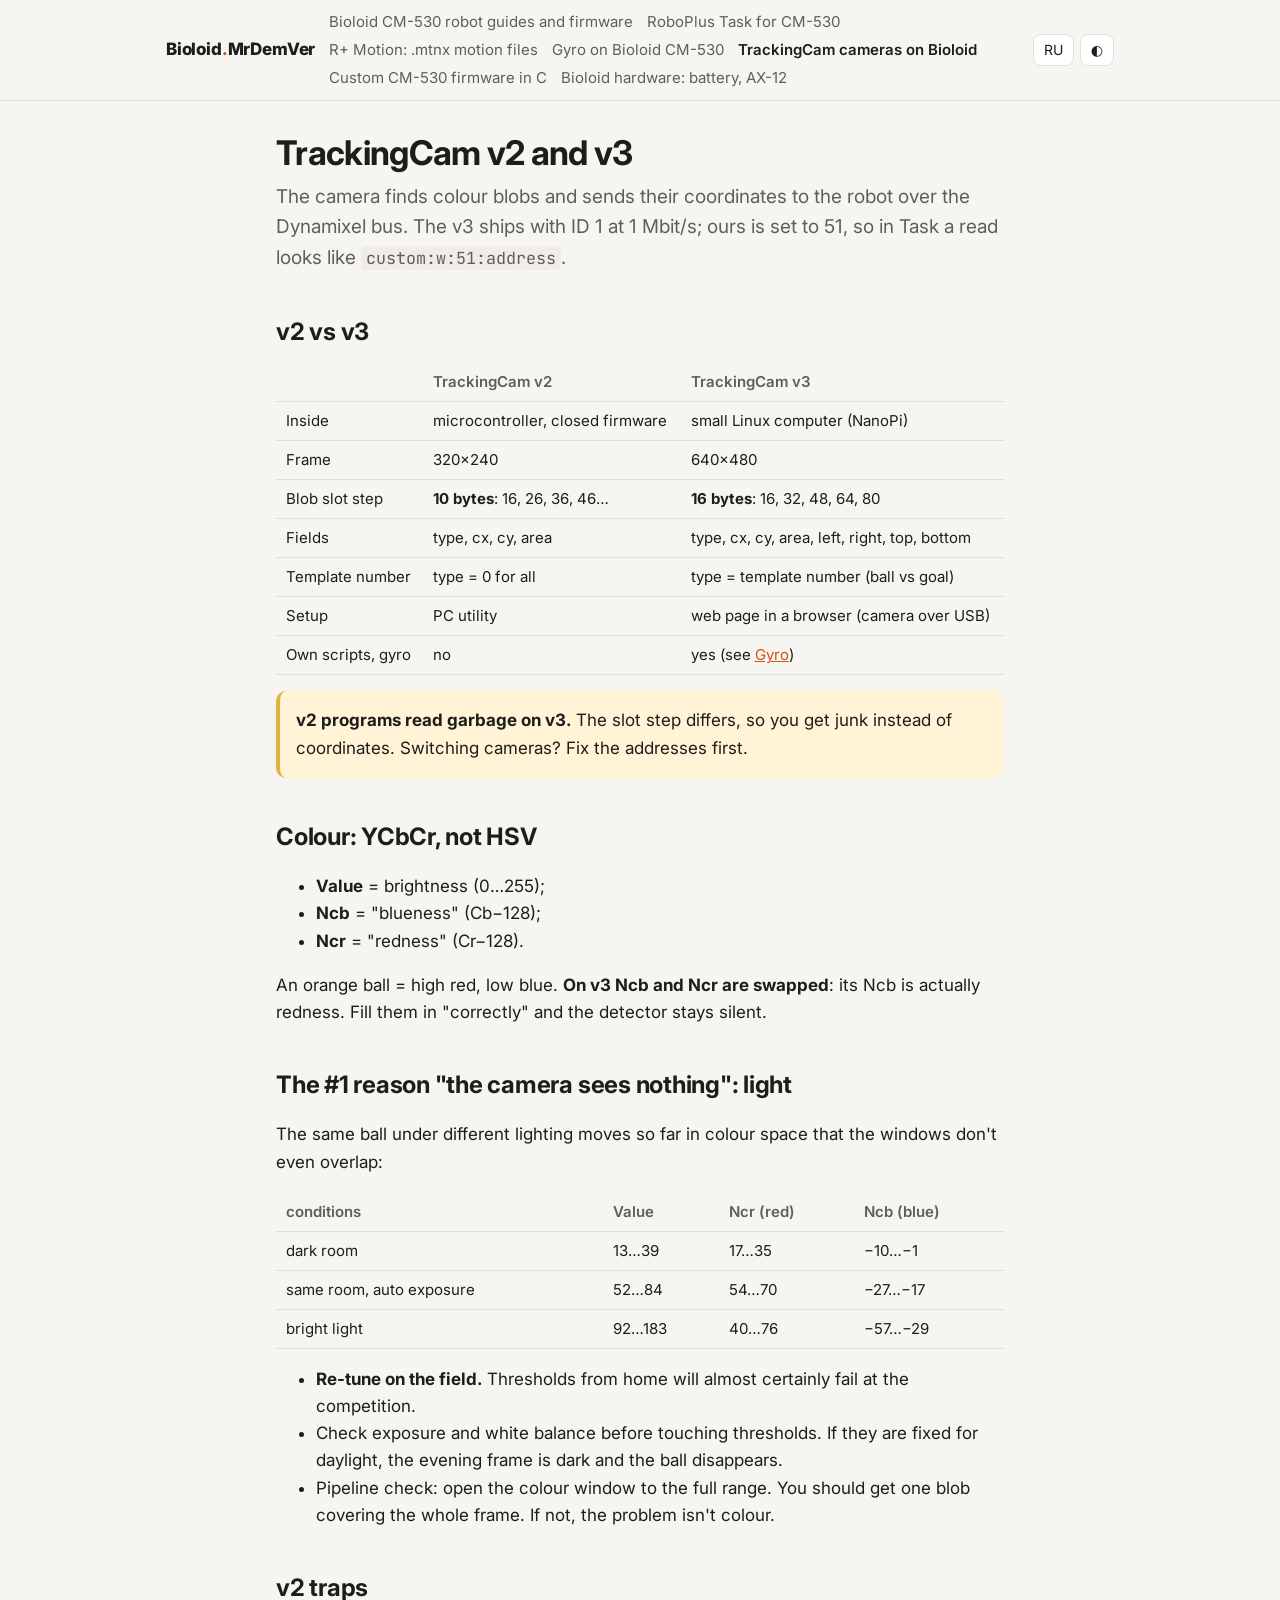
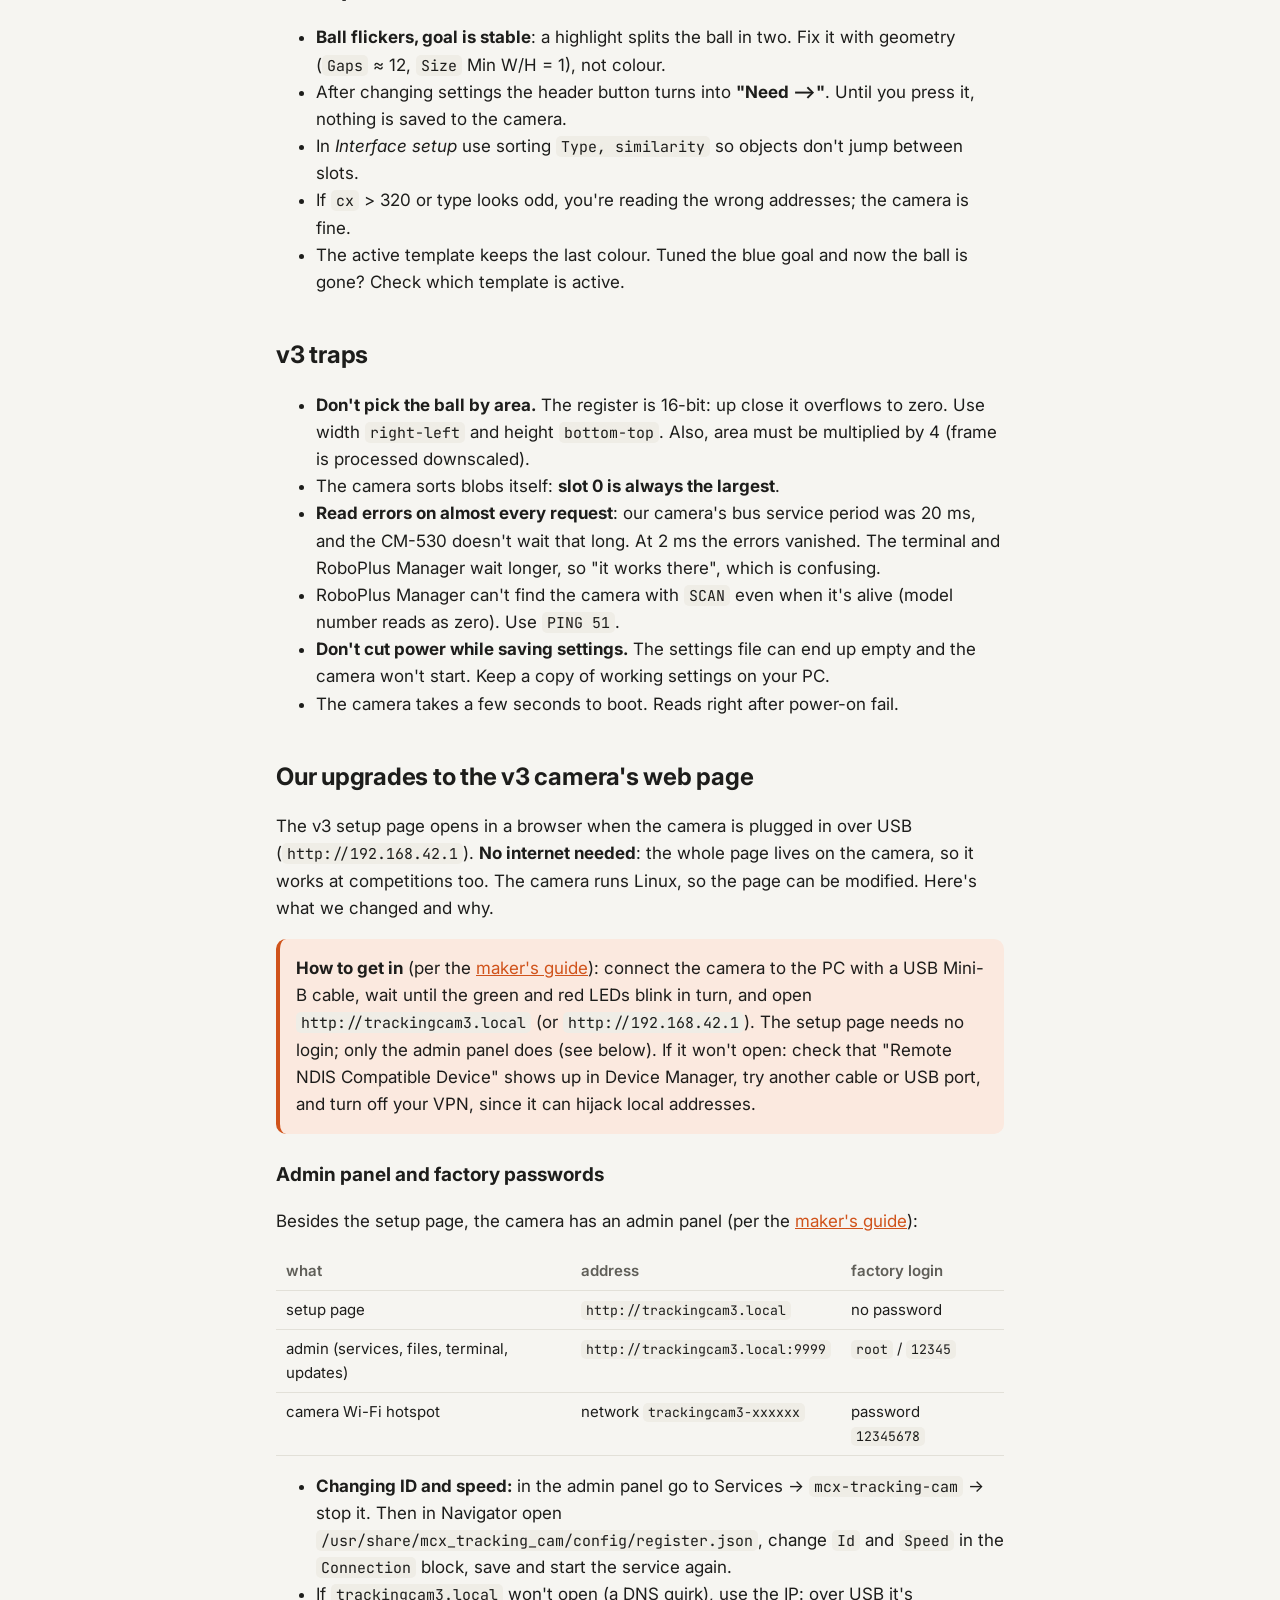
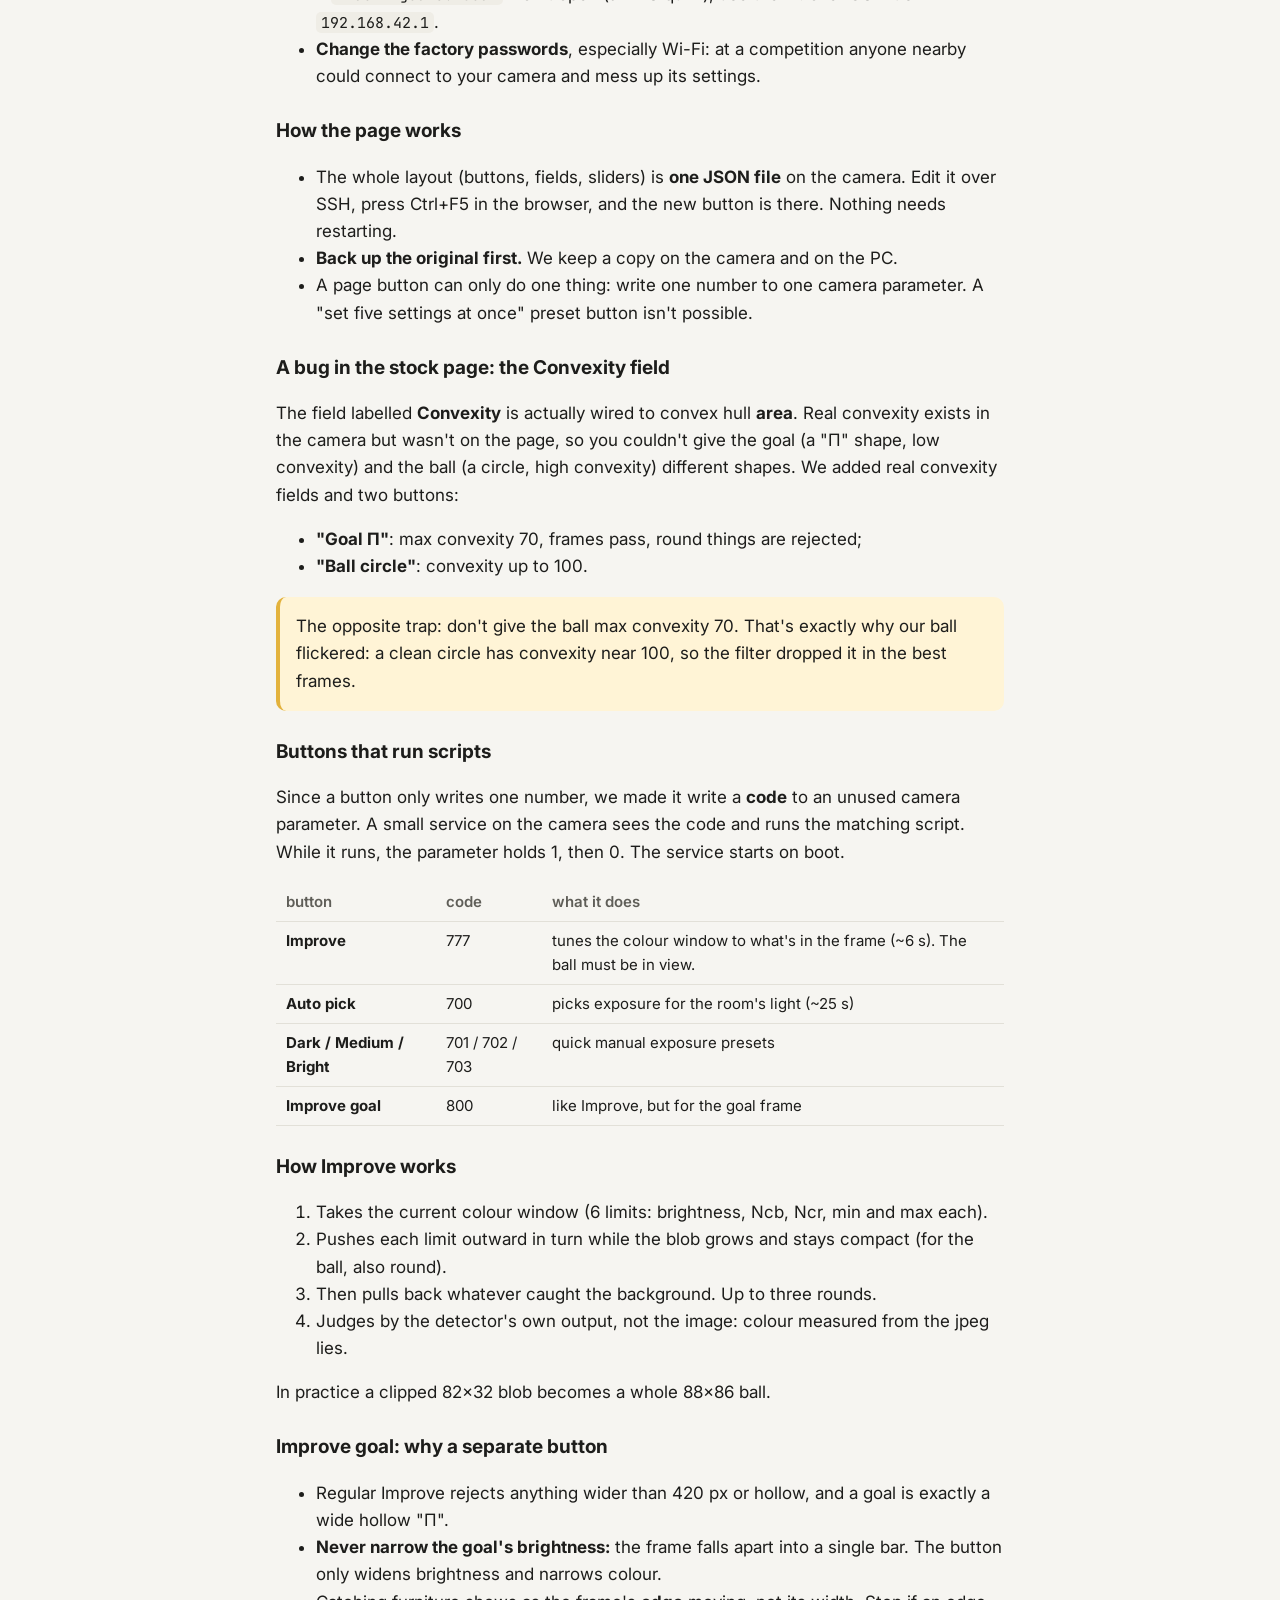
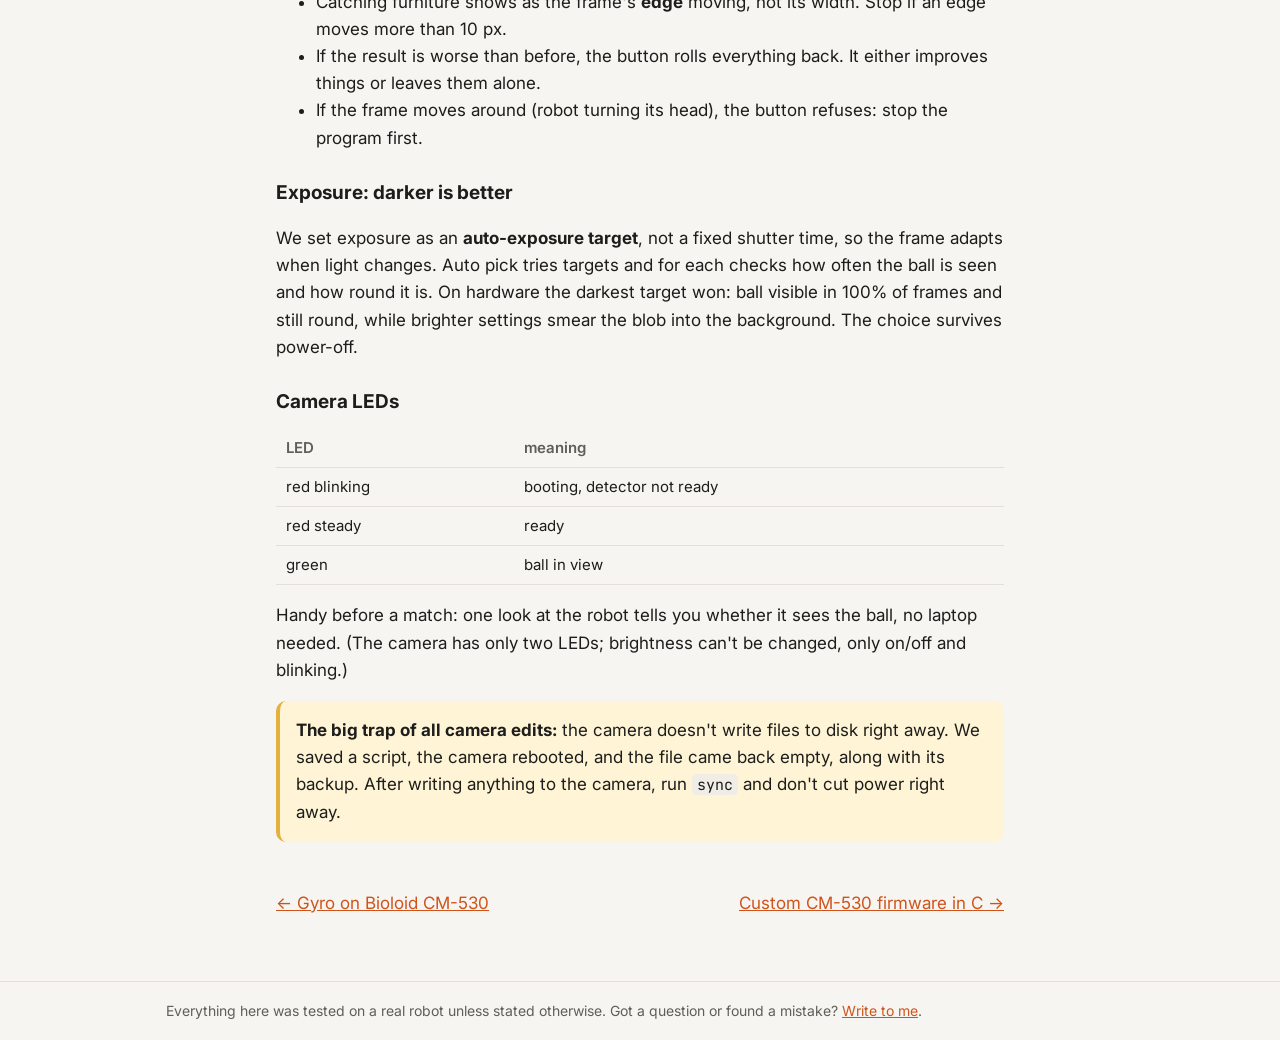
==== commit 03631933: "SEO: ключевые слова в title и description" ====
--- a/camera.html
+++ b/camera.html
@@ -3,19 +3,32 @@
 <head>
 <meta charset="utf-8">
 <meta name="viewport" content="width=device-width, initial-scale=1">
-<title>Камеры · Bioloid MrDemVer</title>
-<meta name="description" content="TrackingCam v2 and v3 on Bioloid: registers, colour thresholds, typical failures.">
+<title>Камеры TrackingCam v2 и v3 на Bioloid CM-530 · Bioloid MrDemVer</title>
+<meta name="description" content="Камеры TrackingCam v2 и v3 на роботе Биолоид CM-530: регистры, цветовые пороги, типичные проблемы.">
+<meta property="og:title" content="Камеры TrackingCam v2 и v3 на Bioloid CM-530 · Bioloid MrDemVer">
+<meta property="og:description" content="Камеры TrackingCam v2 и v3 на роботе Биолоид CM-530: регистры, цветовые пороги, типичные проблемы.">
+<meta property="og:type" content="website">
+<meta property="og:url" content="https://mrdemver.github.io/camera.html">
 <meta name="google-site-verification" content="tGpSXkuATQW19PnV1t0p4YPmEEfWsWImLPjnhWDuLzs">
 <link rel="icon" href="data:image/svg+xml,<svg xmlns='http://www.w3.org/2000/svg' viewBox='0 0 100 100'><text y='.9em' font-size='90'>🤖</text></svg>">
 <link rel="preconnect" href="https://fonts.googleapis.com">
 <link rel="stylesheet" href="https://fonts.googleapis.com/css2?family=Inter:wght@400;600;800&family=JetBrains+Mono&display=swap">
 <link rel="stylesheet" href="style.css">
 <script src="app.js"></script>
+<!-- Яндекс Метрика -->
+<script>
+(function(m,e,t,r,i,k,a){m[i]=m[i]||function(){(m[i].a=m[i].a||[]).push(arguments)};
+m[i].l=1*new Date();for(var j=0;j<document.scripts.length;j++){if(document.scripts[j].src===r){return;}}
+k=e.createElement(t),a=e.getElementsByTagName(t)[0],k.async=1,k.src=r,a.parentNode.insertBefore(k,a)})
+(window,document,"script","https://mc.yandex.ru/metrika/tag.js","ym");
+ym(114229599,"init",{clickmap:true,trackLinks:true,accurateTrackBounce:true});
+</script>
+<noscript><div><img src="https://mc.yandex.ru/watch/114229599" style="position:absolute;left:-9999px;" alt=""></div></noscript>
 </head>
 <body>
 <header class="top"><div class="top-inner">
   <a class="brand" href="index.html">Bioloid<span>.</span>MrDemVer</a>
-  <nav class="menu"><a href="index.html"><span class="ru">Главная</span><span class="en">Home</span></a><a href="task.html"><span class="ru">R+Task</span><span class="en">R+Task</span></a><a href="motion.html"><span class="ru">R+Motion</span><span class="en">R+Motion</span></a><a href="gyro.html"><span class="ru">Гироскоп</span><span class="en">Gyro</span></a><a href="camera.html" class="active"><span class="ru">Камеры</span><span class="en">Cameras</span></a><a href="firmware.html"><span class="ru">Своя прошивка</span><span class="en">Firmware</span></a><a href="hardware.html"><span class="ru">Железо</span><span class="en">Hardware</span></a></nav>
+  <nav class="menu"><a href="index.html"><span class="ru">Bioloid CM-530 — робот Биолоид: гайды и прошивка</span><span class="en">Bioloid CM-530 robot guides and firmware</span></a><a href="task.html"><span class="ru">RoboPlus Task для CM-530 — программирование Биолоида</span><span class="en">RoboPlus Task for CM-530</span></a><a href="motion.html"><span class="ru">R+ Motion для Биолоида — файлы движений .mtnx</span><span class="en">R+ Motion: .mtnx motion files</span></a><a href="gyro.html"><span class="ru">Гироскоп на Bioloid CM-530 — штатный и MPU</span><span class="en">Gyro on Bioloid CM-530</span></a><a href="camera.html" class="active"><span class="ru">Камеры TrackingCam v2 и v3 на Bioloid CM-530</span><span class="en">TrackingCam cameras on Bioloid</span></a><a href="firmware.html"><span class="ru">Своя прошивка CM-530 на C — Bioloid</span><span class="en">Custom CM-530 firmware in C</span></a><a href="hardware.html"><span class="ru">Железо Bioloid CM-530 — батарея, сервоприводы AX-12</span><span class="en">Bioloid hardware: battery, AX-12</span></a></nav>
   <div class="switches">
     <button id="lang-btn" type="button" aria-label="Language">EN</button>
     <button id="theme-btn" type="button" aria-label="Theme">◐</button>
@@ -291,7 +304,7 @@
 <div class="warn"><p><b>The big trap of all camera edits:</b> the camera doesn't write files to disk right away. We saved a script, the camera rebooted, and the file came back empty, along with its backup. After writing anything to the camera, run <code>sync</code> and don't cut power right away.</p></div>
 </div>
 
-<div class="pager"><a href="gyro.html">← <span class="ru">Гироскоп</span><span class="en">Gyro</span></a><a href="firmware.html"><span class="ru">Своя прошивка</span><span class="en">Firmware</span> →</a></div>
+<div class="pager"><a href="gyro.html">← <span class="ru">Гироскоп на Bioloid CM-530 — штатный и MPU</span><span class="en">Gyro on Bioloid CM-530</span></a><a href="firmware.html"><span class="ru">Своя прошивка CM-530 на C — Bioloid</span><span class="en">Custom CM-530 firmware in C</span> →</a></div>
 </main>
 <footer><div class="inner">
   <span class="ru">Всё проверено на живом роботе, если не сказано обратное. Есть вопрос или нашёл ошибку? <a href="index.html#feedback">Напиши</a>.</span>
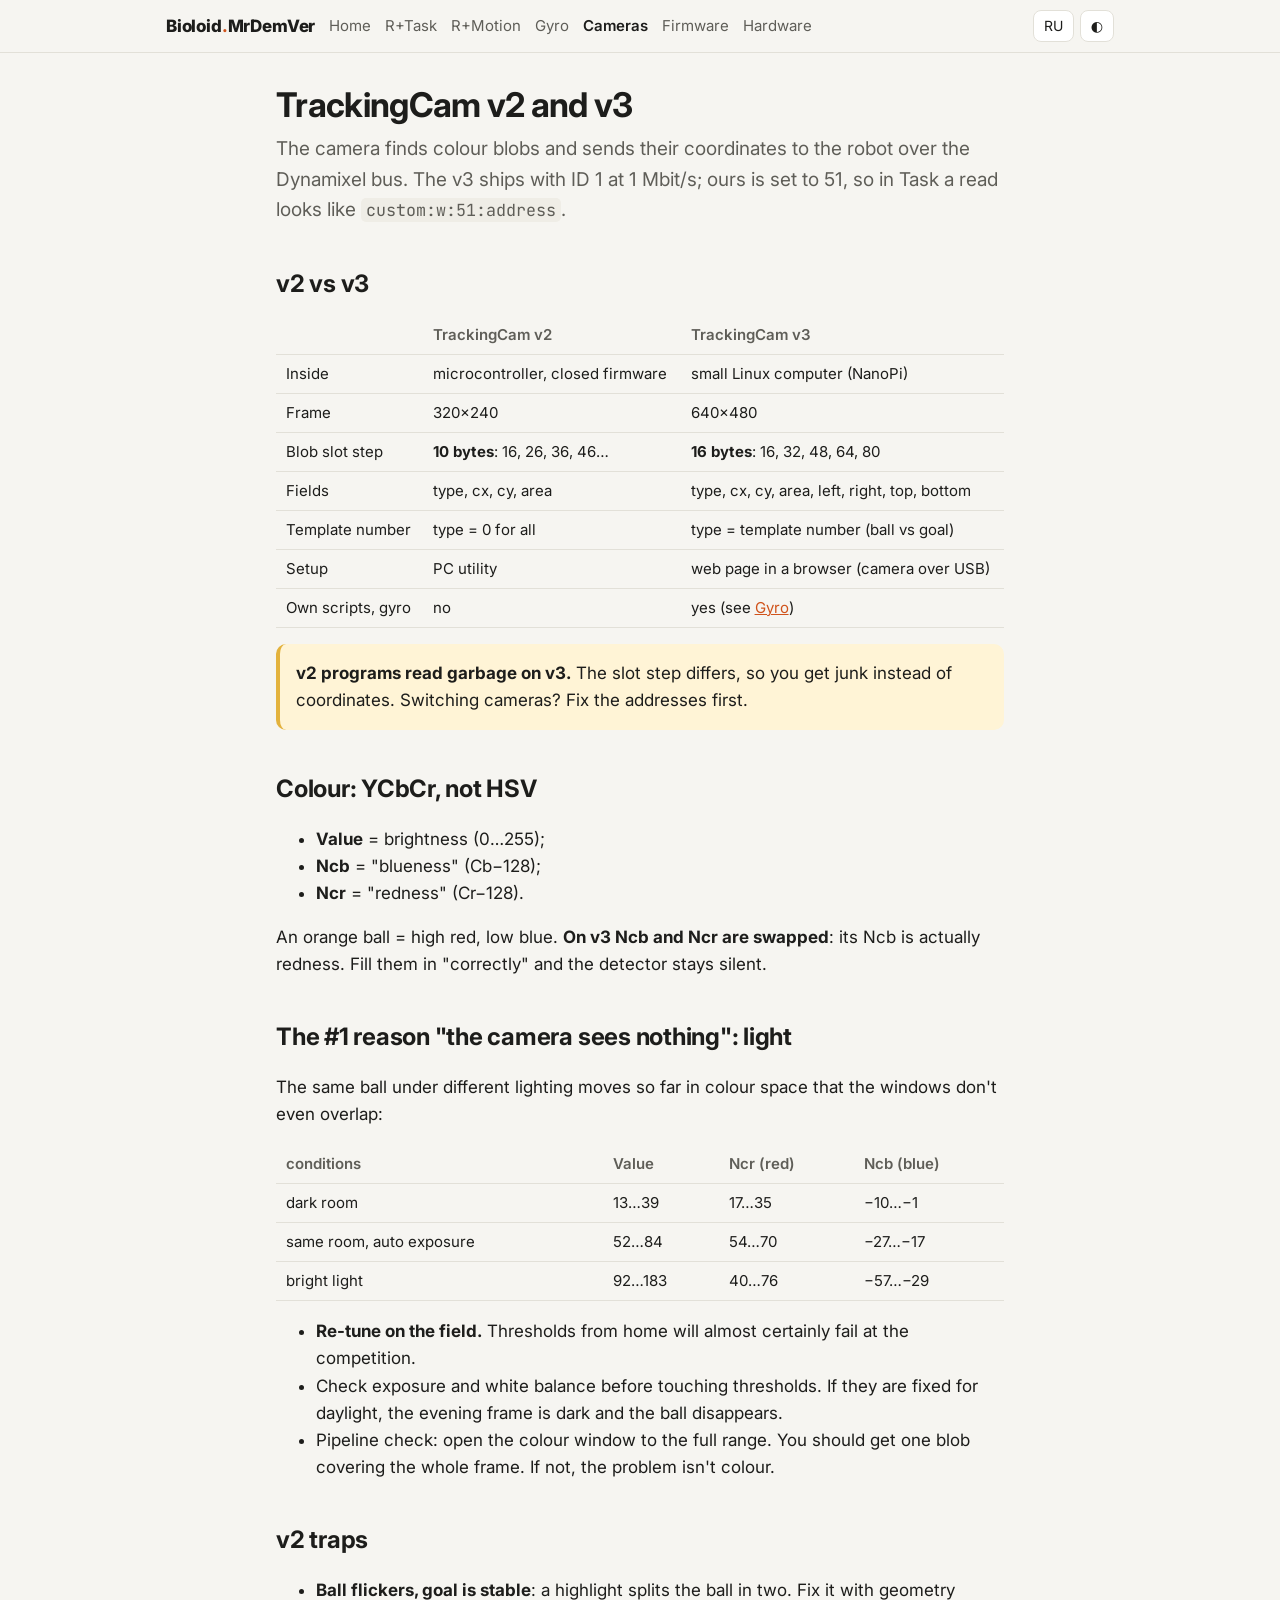
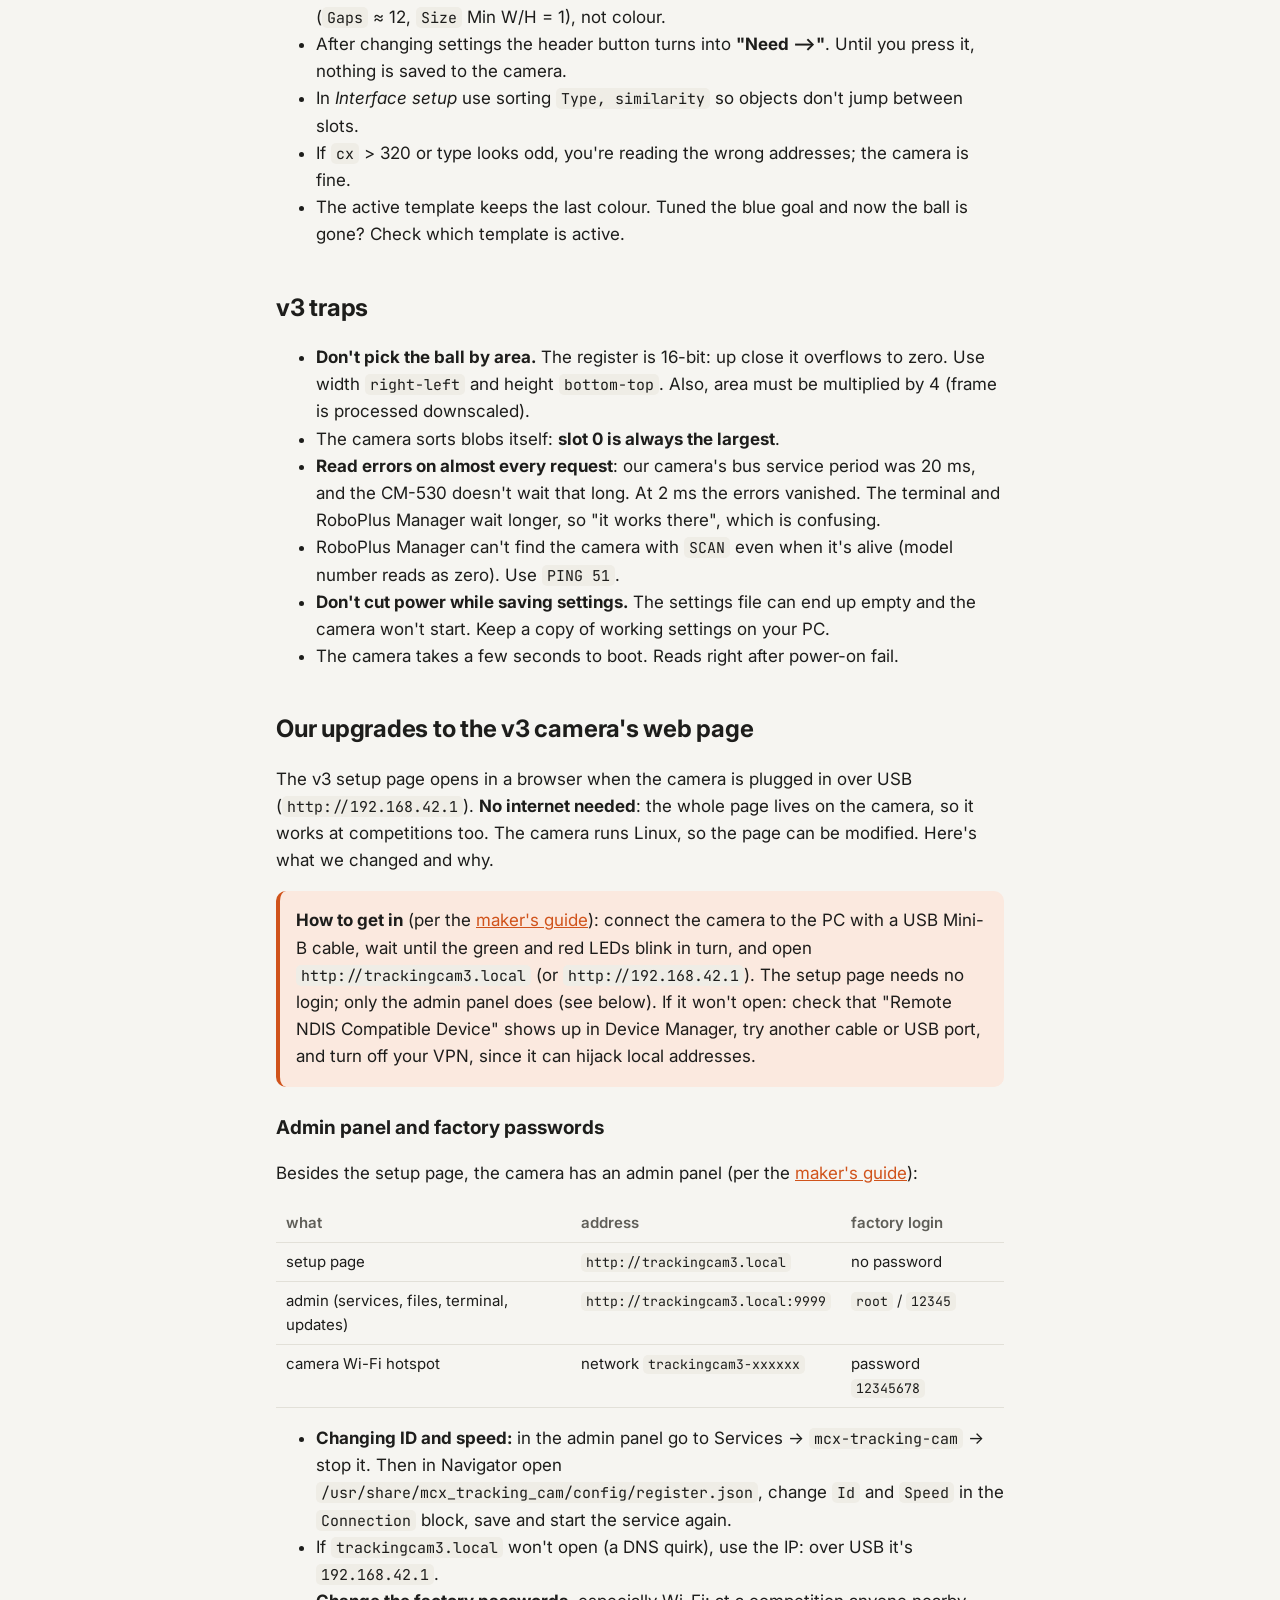
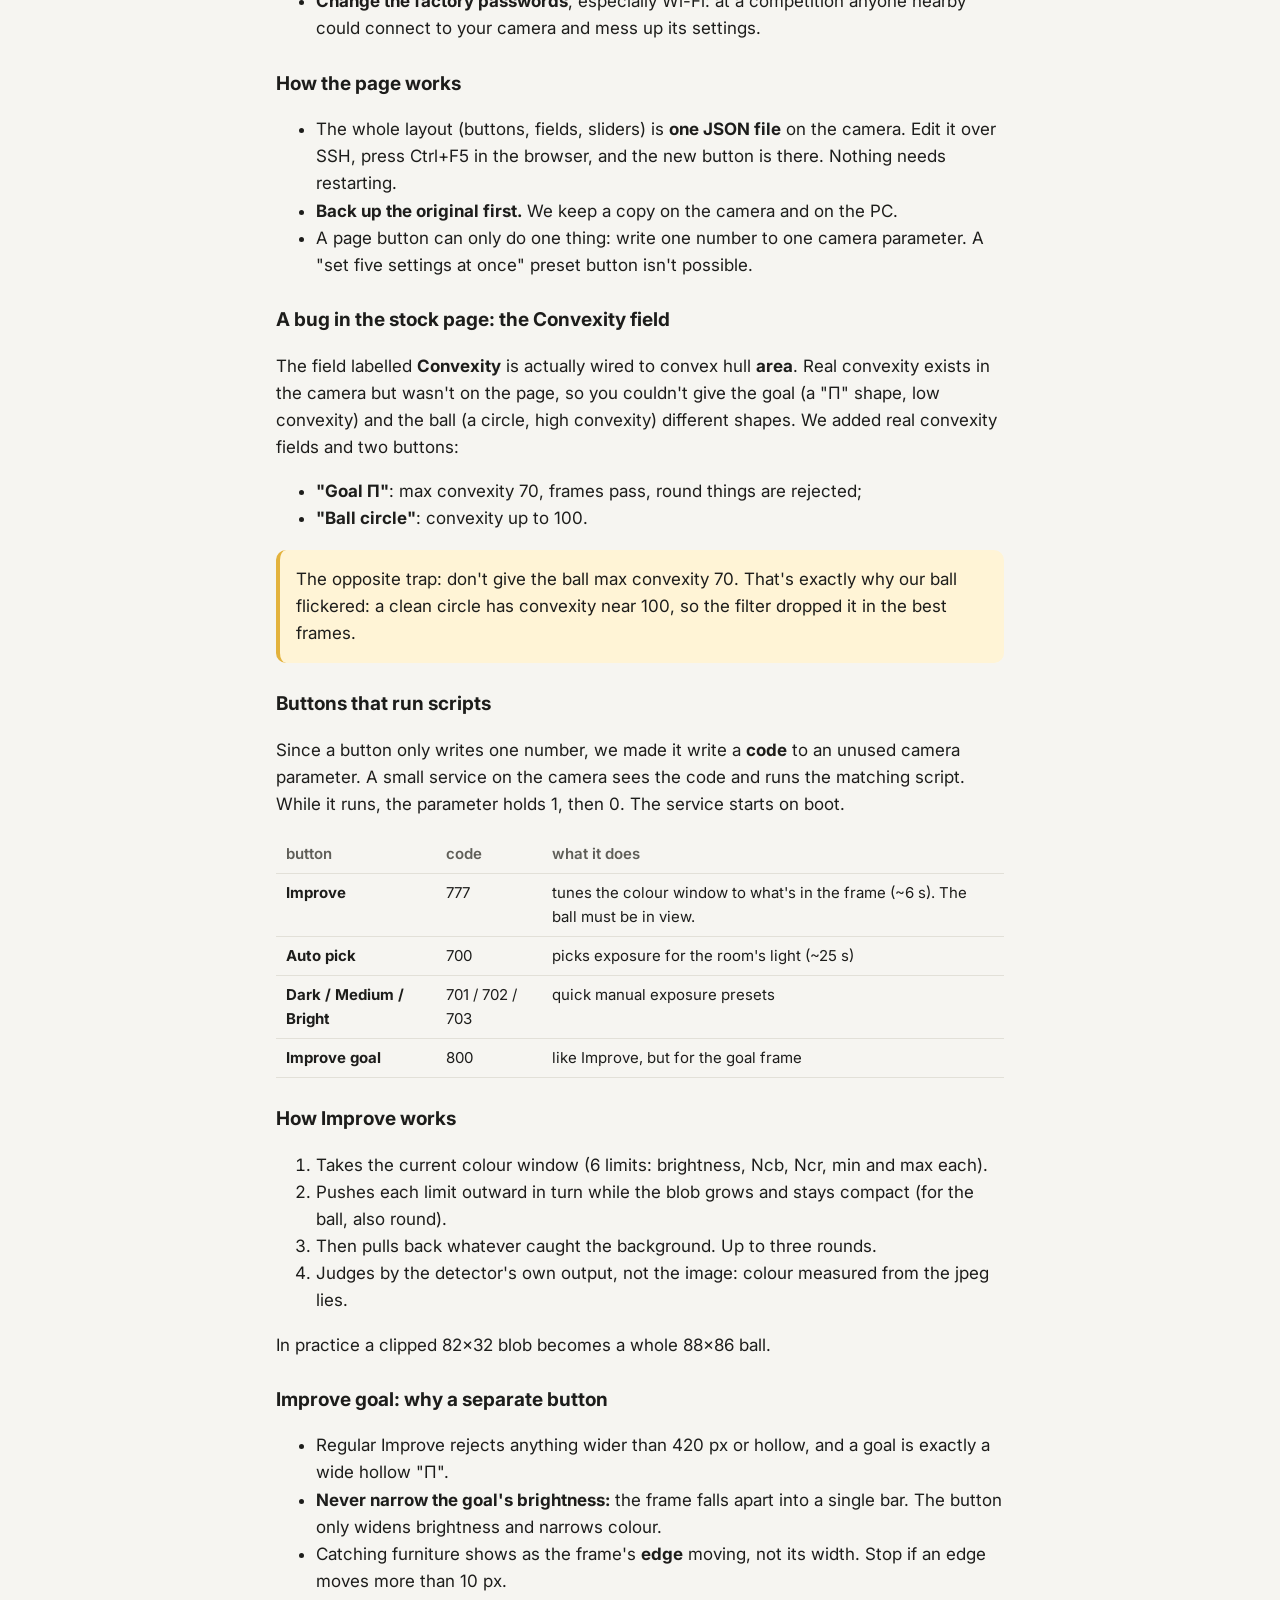
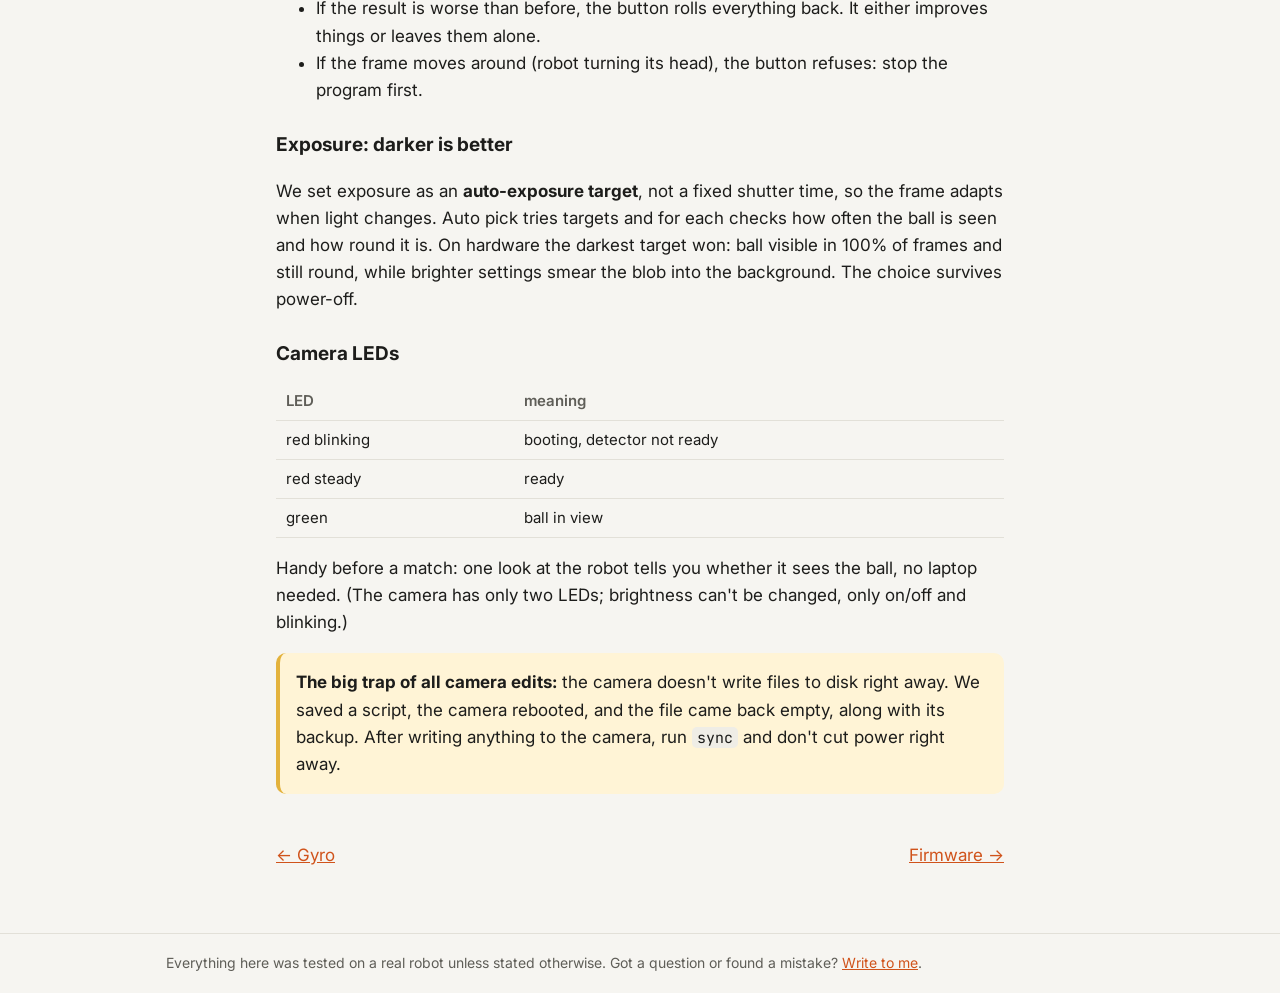
==== commit 4fe6688d: "Меню: короткие названия, длинные только в title; sitemap с lastmod из build.py" ====
--- a/camera.html
+++ b/camera.html
@@ -28,7 +28,7 @@
 <body>
 <header class="top"><div class="top-inner">
   <a class="brand" href="index.html">Bioloid<span>.</span>MrDemVer</a>
-  <nav class="menu"><a href="index.html"><span class="ru">Bioloid CM-530 — робот Биолоид: гайды и прошивка</span><span class="en">Bioloid CM-530 robot guides and firmware</span></a><a href="task.html"><span class="ru">RoboPlus Task для CM-530 — программирование Биолоида</span><span class="en">RoboPlus Task for CM-530</span></a><a href="motion.html"><span class="ru">R+ Motion для Биолоида — файлы движений .mtnx</span><span class="en">R+ Motion: .mtnx motion files</span></a><a href="gyro.html"><span class="ru">Гироскоп на Bioloid CM-530 — штатный и MPU</span><span class="en">Gyro on Bioloid CM-530</span></a><a href="camera.html" class="active"><span class="ru">Камеры TrackingCam v2 и v3 на Bioloid CM-530</span><span class="en">TrackingCam cameras on Bioloid</span></a><a href="firmware.html"><span class="ru">Своя прошивка CM-530 на C — Bioloid</span><span class="en">Custom CM-530 firmware in C</span></a><a href="hardware.html"><span class="ru">Железо Bioloid CM-530 — батарея, сервоприводы AX-12</span><span class="en">Bioloid hardware: battery, AX-12</span></a></nav>
+  <nav class="menu"><a href="index.html"><span class="ru">Главная</span><span class="en">Home</span></a><a href="task.html"><span class="ru">R+Task</span><span class="en">R+Task</span></a><a href="motion.html"><span class="ru">R+Motion</span><span class="en">R+Motion</span></a><a href="gyro.html"><span class="ru">Гироскоп</span><span class="en">Gyro</span></a><a href="camera.html" class="active"><span class="ru">Камеры</span><span class="en">Cameras</span></a><a href="firmware.html"><span class="ru">Своя прошивка</span><span class="en">Firmware</span></a><a href="hardware.html"><span class="ru">Железо</span><span class="en">Hardware</span></a></nav>
   <div class="switches">
     <button id="lang-btn" type="button" aria-label="Language">EN</button>
     <button id="theme-btn" type="button" aria-label="Theme">◐</button>
@@ -304,7 +304,7 @@
 <div class="warn"><p><b>The big trap of all camera edits:</b> the camera doesn't write files to disk right away. We saved a script, the camera rebooted, and the file came back empty, along with its backup. After writing anything to the camera, run <code>sync</code> and don't cut power right away.</p></div>
 </div>
 
-<div class="pager"><a href="gyro.html">← <span class="ru">Гироскоп на Bioloid CM-530 — штатный и MPU</span><span class="en">Gyro on Bioloid CM-530</span></a><a href="firmware.html"><span class="ru">Своя прошивка CM-530 на C — Bioloid</span><span class="en">Custom CM-530 firmware in C</span> →</a></div>
+<div class="pager"><a href="gyro.html">← <span class="ru">Гироскоп</span><span class="en">Gyro</span></a><a href="firmware.html"><span class="ru">Своя прошивка</span><span class="en">Firmware</span> →</a></div>
 </main>
 <footer><div class="inner">
   <span class="ru">Всё проверено на живом роботе, если не сказано обратное. Есть вопрос или нашёл ошибку? <a href="index.html#feedback">Напиши</a>.</span>
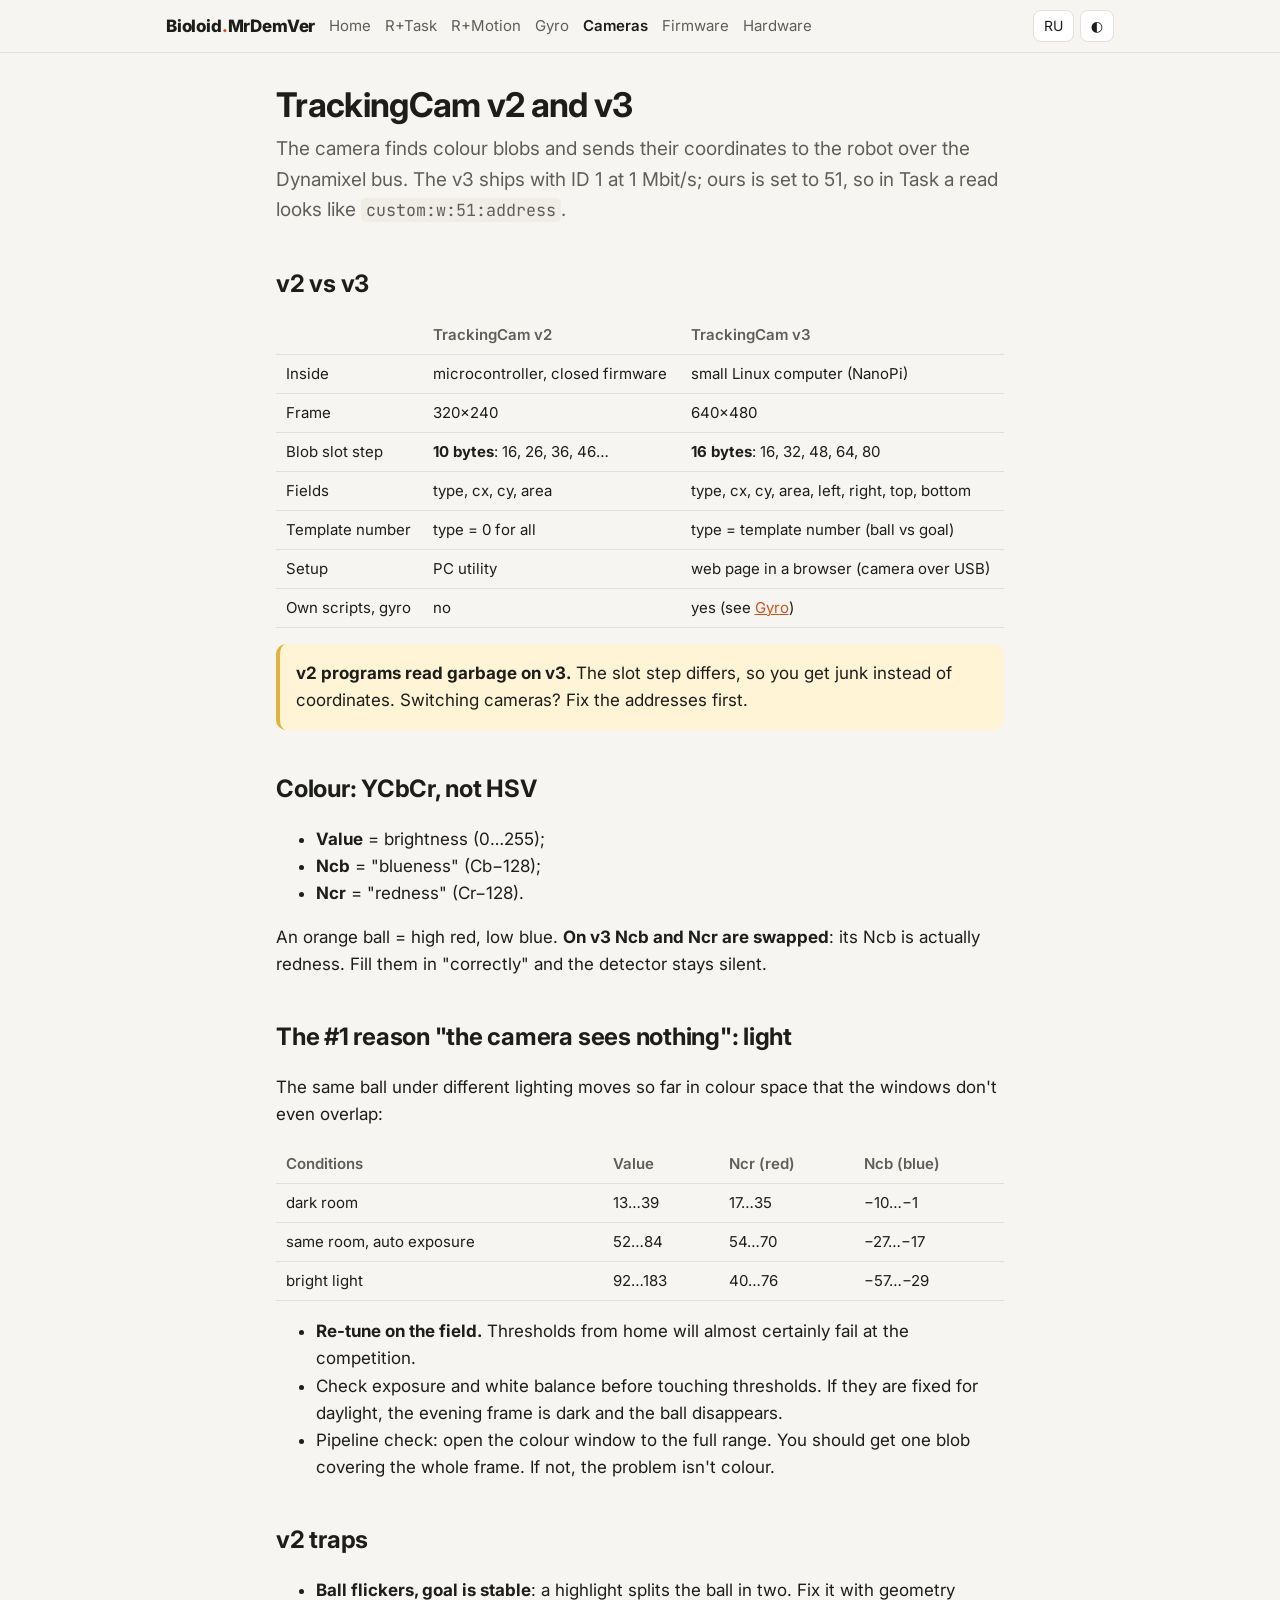
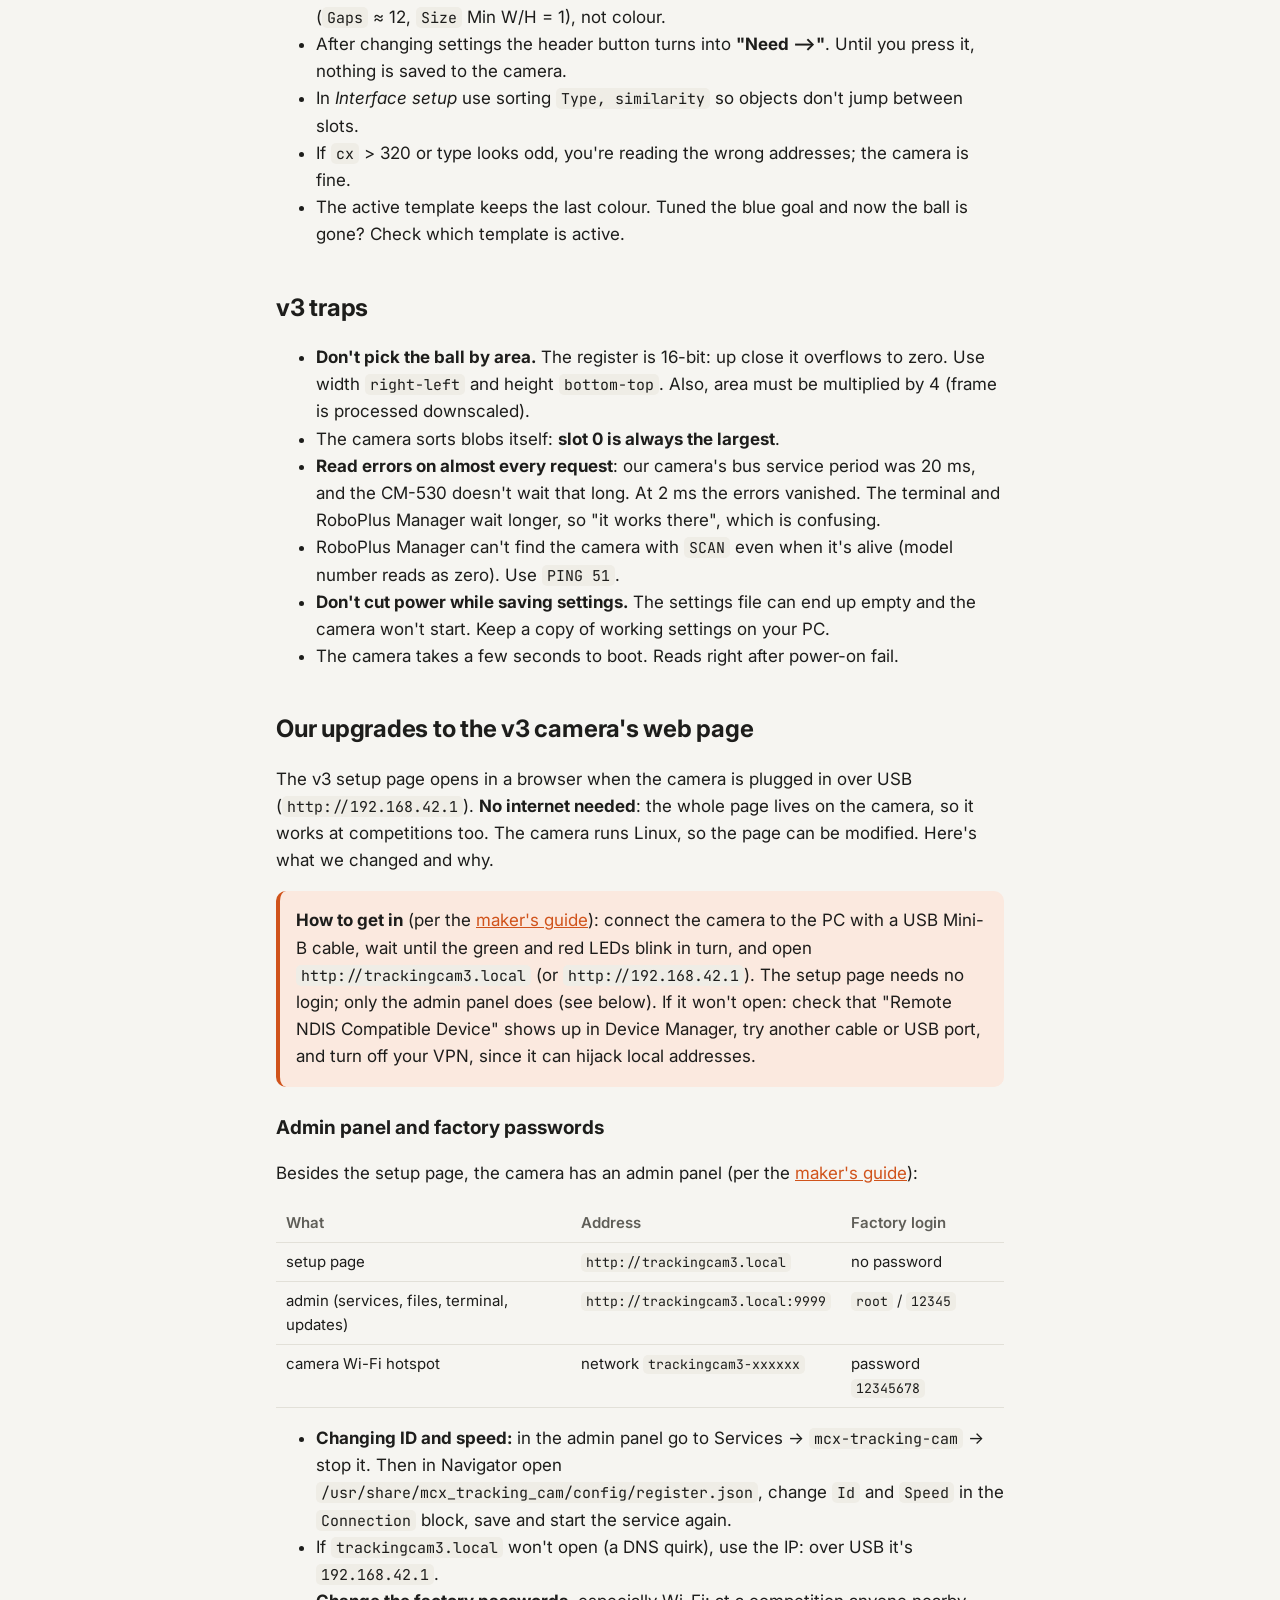
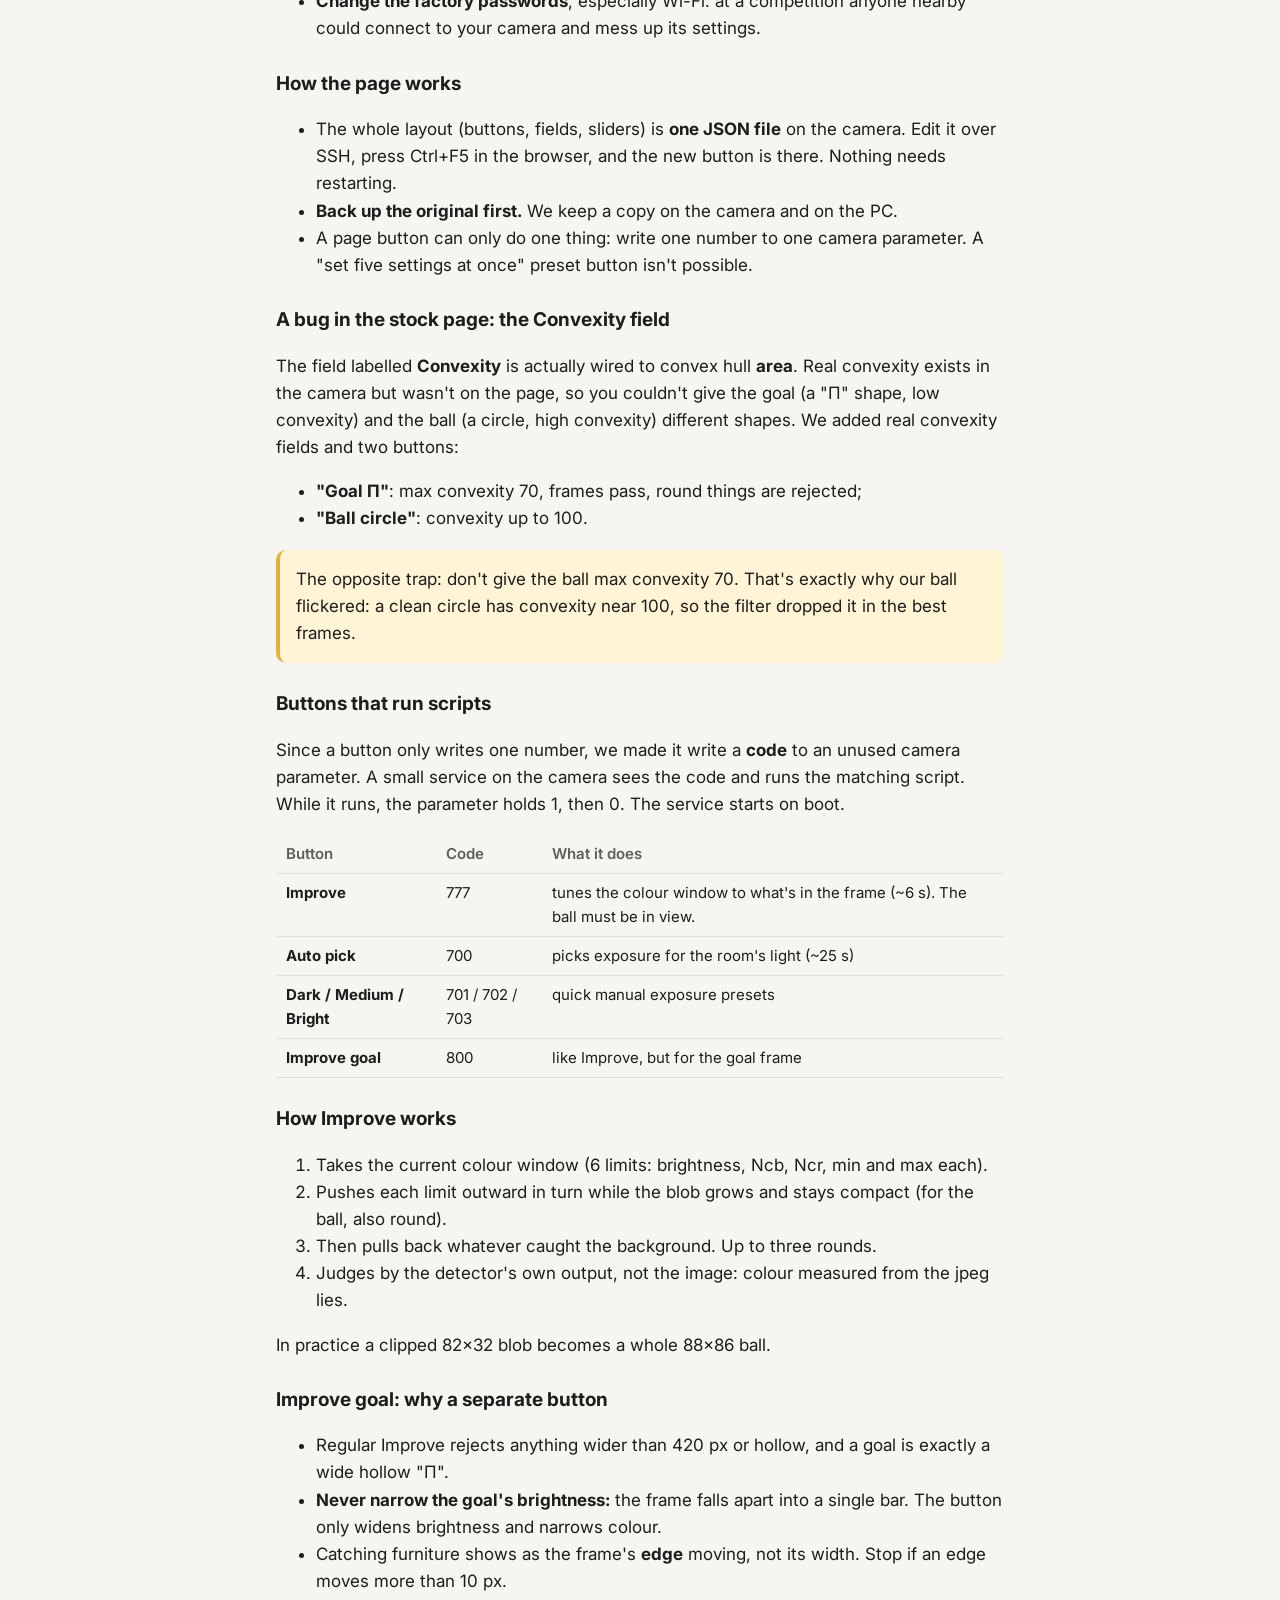
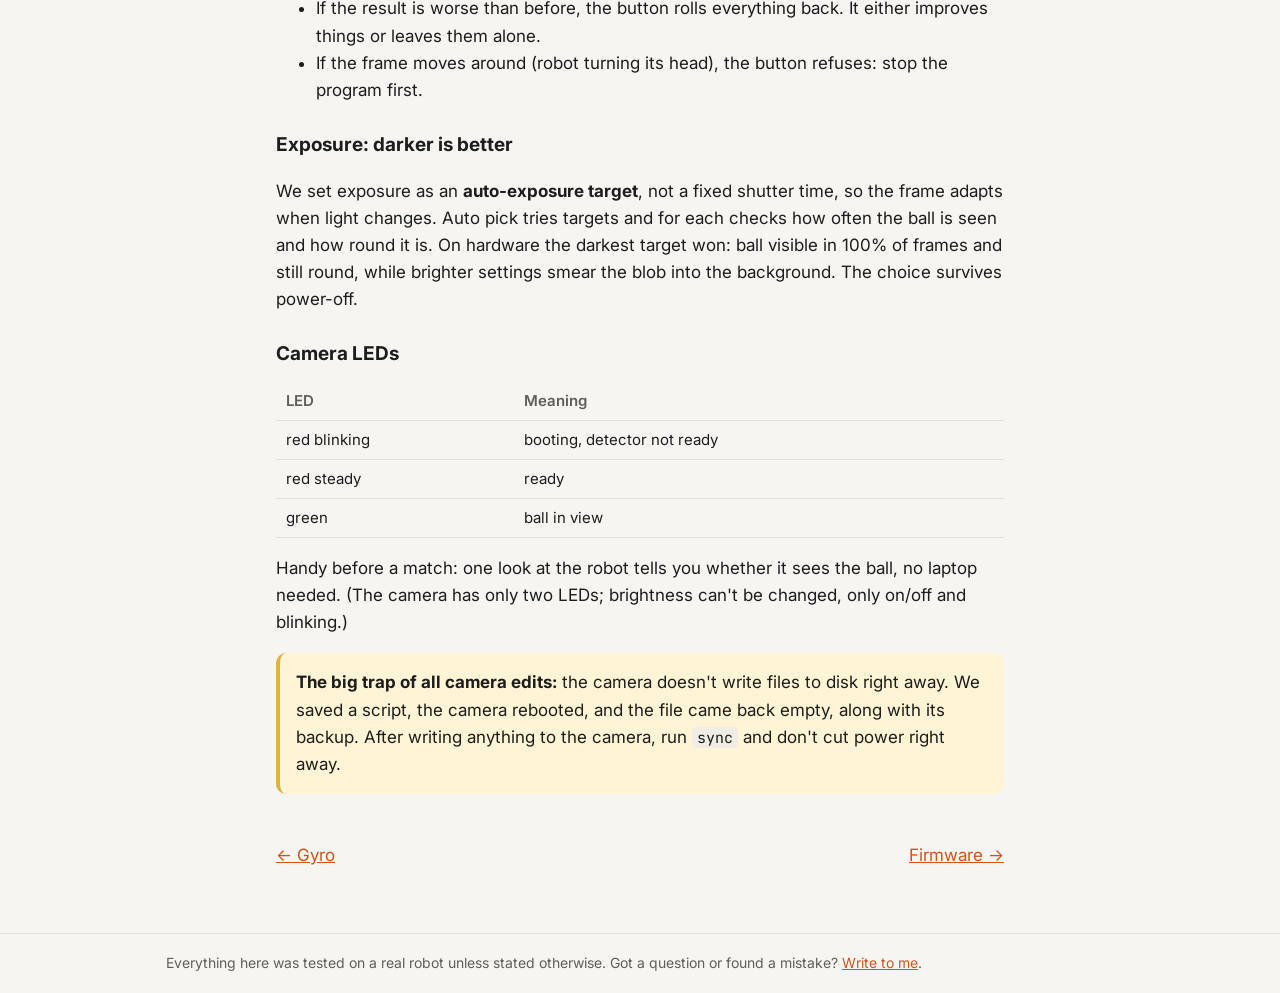
==== commit d680681d: "Таблицы: нормальные заголовки столбцов, упаковка переменных" ====
--- a/camera.html
+++ b/camera.html
@@ -64,7 +64,7 @@
 <h2>Главная причина «камера не видит» — свет</h2>
 <p>Один и тот же мяч в разном свете так сильно меняет цвет, что окна настроек вообще не пересекаются:</p>
 <div class="table-wrap"><table>
-<tr><th>условия</th><th>Value</th><th>Ncr (краснота)</th><th>Ncb (синева)</th></tr>
+<tr><th>Условия</th><th>Value</th><th>Ncr (краснота)</th><th>Ncb (синева)</th></tr>
 <tr><td>тёмная комната</td><td>13…39</td><td>17…35</td><td>−10…−1</td></tr>
 <tr><td>та же комната, автоэкспозиция</td><td>52…84</td><td>54…70</td><td>−27…−17</td></tr>
 <tr><td>яркий свет</td><td>92…183</td><td>40…76</td><td>−57…−29</td></tr>
@@ -101,7 +101,7 @@
 <h3>Администрирование и заводские пароли</h3>
 <p>Кроме сайта настройки, у камеры есть панель администрирования (по <a href="https://wiki.appliedrobotics.ru/metod/Trackingcam_v3/g_3.html" target="_blank" rel="noopener">инструкции производителя</a>):</p>
 <div class="table-wrap"><table>
-<tr><th>что</th><th>адрес</th><th>заводской вход</th></tr>
+<tr><th>Что</th><th>Адрес</th><th>Заводской вход</th></tr>
 <tr><td>сайт настройки</td><td><code>http://trackingcam3.local</code></td><td>без пароля</td></tr>
 <tr><td>администрирование (службы, файлы, терминал, обновление)</td><td><code>http://trackingcam3.local:9999</code></td><td><code>root</code> / <code>12345</code></td></tr>
 <tr><td>Wi-Fi точка камеры</td><td>сеть <code>trackingcam3-xxxxxx</code></td><td>пароль <code>12345678</code></td></tr>
@@ -130,7 +130,7 @@
 <h3>Кнопки, которые запускают скрипты</h3>
 <p>Раз кнопка пишет только одно число, мы сделали так: кнопка пишет <b>код</b> в неиспользуемый параметр камеры, а маленькая служба на камере видит этот код и запускает нужный скрипт. Пока скрипт работает, в параметре лежит 1, по окончании 0. Служба стартует сама при включении.</p>
 <div class="table-wrap"><table>
-<tr><th>кнопка</th><th>код</th><th>что делает</th></tr>
+<tr><th>Кнопка</th><th>Код</th><th>Что делает</th></tr>
 <tr><td><b>Улучшить</b></td><td>777</td><td>подбирает окно цвета под то, что сейчас в кадре (~6 с). Мяч должен быть в кадре.</td></tr>
 <tr><td><b>Подобрать сам</b></td><td>700</td><td>сам выбирает экспозицию под свет в зале (~25 с)</td></tr>
 <tr><td><b>Тёмный / Средний / Светлый</b></td><td>701 / 702 / 703</td><td>быстро выставить экспозицию под свет вручную</td></tr>
@@ -160,7 +160,7 @@
 
 <h3>Светодиоды камеры</h3>
 <div class="table-wrap"><table>
-<tr><th>что горит</th><th>значит</th></tr>
+<tr><th>Что горит</th><th>Что значит</th></tr>
 <tr><td>красный мигает</td><td>камера загружается, детектор ещё не готов</td></tr>
 <tr><td>красный ровно</td><td>готова к работе</td></tr>
 <tr><td>зелёный</td><td>в кадре мяч</td></tr>
@@ -198,7 +198,7 @@
 <h2>The #1 reason "the camera sees nothing": light</h2>
 <p>The same ball under different lighting moves so far in colour space that the windows don't even overlap:</p>
 <div class="table-wrap"><table>
-<tr><th>conditions</th><th>Value</th><th>Ncr (red)</th><th>Ncb (blue)</th></tr>
+<tr><th>Conditions</th><th>Value</th><th>Ncr (red)</th><th>Ncb (blue)</th></tr>
 <tr><td>dark room</td><td>13…39</td><td>17…35</td><td>−10…−1</td></tr>
 <tr><td>same room, auto exposure</td><td>52…84</td><td>54…70</td><td>−27…−17</td></tr>
 <tr><td>bright light</td><td>92…183</td><td>40…76</td><td>−57…−29</td></tr>
@@ -235,7 +235,7 @@
 <h3>Admin panel and factory passwords</h3>
 <p>Besides the setup page, the camera has an admin panel (per the <a href="https://wiki.appliedrobotics.ru/metod/Trackingcam_v3/g_3.html" target="_blank" rel="noopener">maker's guide</a>):</p>
 <div class="table-wrap"><table>
-<tr><th>what</th><th>address</th><th>factory login</th></tr>
+<tr><th>What</th><th>Address</th><th>Factory login</th></tr>
 <tr><td>setup page</td><td><code>http://trackingcam3.local</code></td><td>no password</td></tr>
 <tr><td>admin (services, files, terminal, updates)</td><td><code>http://trackingcam3.local:9999</code></td><td><code>root</code> / <code>12345</code></td></tr>
 <tr><td>camera Wi-Fi hotspot</td><td>network <code>trackingcam3-xxxxxx</code></td><td>password <code>12345678</code></td></tr>
@@ -264,7 +264,7 @@
 <h3>Buttons that run scripts</h3>
 <p>Since a button only writes one number, we made it write a <b>code</b> to an unused camera parameter. A small service on the camera sees the code and runs the matching script. While it runs, the parameter holds 1, then 0. The service starts on boot.</p>
 <div class="table-wrap"><table>
-<tr><th>button</th><th>code</th><th>what it does</th></tr>
+<tr><th>Button</th><th>Code</th><th>What it does</th></tr>
 <tr><td><b>Improve</b></td><td>777</td><td>tunes the colour window to what's in the frame (~6 s). The ball must be in view.</td></tr>
 <tr><td><b>Auto pick</b></td><td>700</td><td>picks exposure for the room's light (~25 s)</td></tr>
 <tr><td><b>Dark / Medium / Bright</b></td><td>701 / 702 / 703</td><td>quick manual exposure presets</td></tr>
@@ -294,7 +294,7 @@
 
 <h3>Camera LEDs</h3>
 <div class="table-wrap"><table>
-<tr><th>LED</th><th>meaning</th></tr>
+<tr><th>LED</th><th>Meaning</th></tr>
 <tr><td>red blinking</td><td>booting, detector not ready</td></tr>
 <tr><td>red steady</td><td>ready</td></tr>
 <tr><td>green</td><td>ball in view</td></tr>
